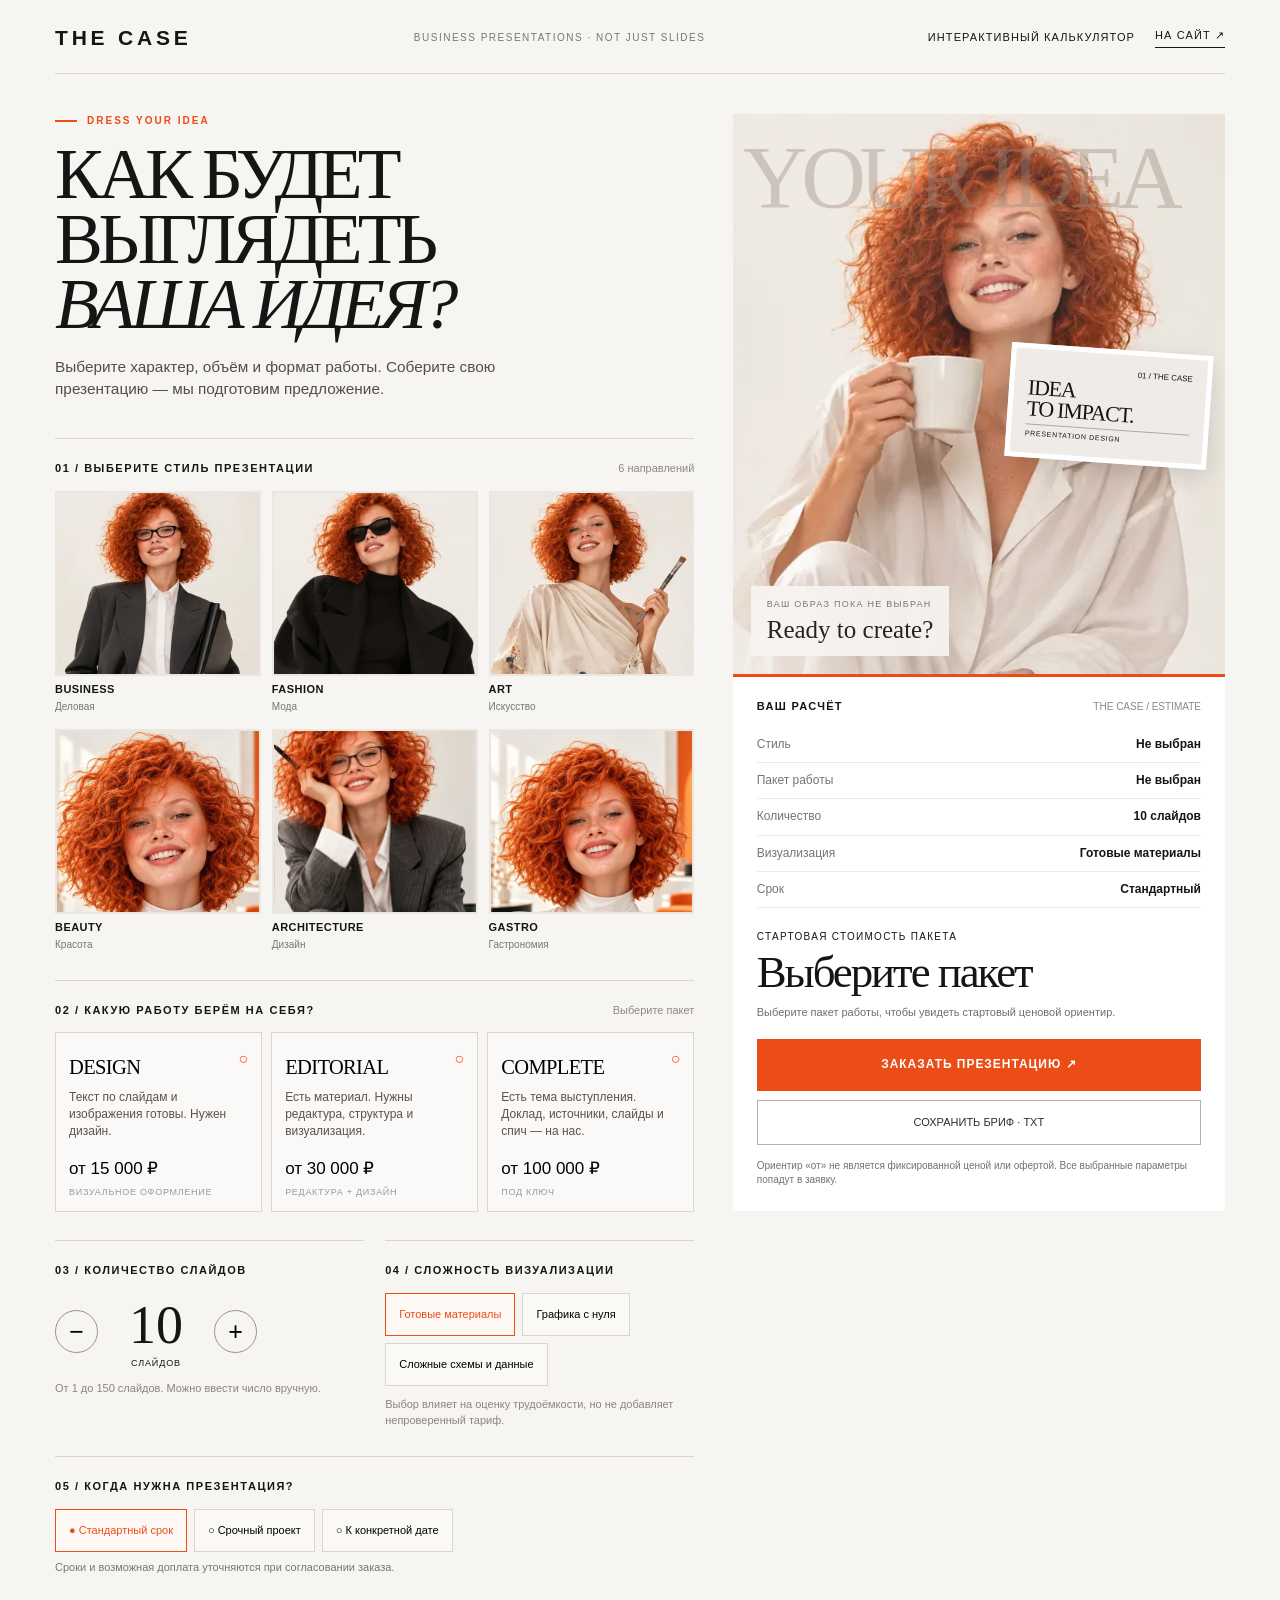
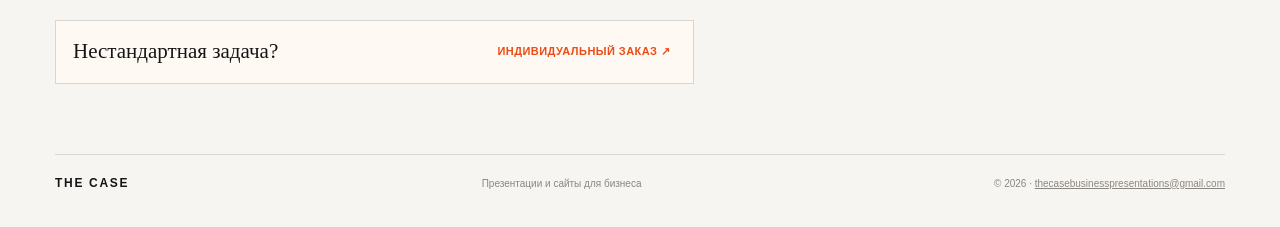
==== calculator/index.html @ 1cee8909 "Add standalone THE CASE presentation calculator" ====
<!doctype html>
<html lang="ru">
<head>
<meta charset="utf-8">
<meta name="viewport" content="width=device-width,initial-scale=1">
<meta name="theme-color" content="#f7f5f1">
<meta name="description" content="THE CASE — интерактивный калькулятор презентаций. Выберите стиль, пакет работы и получите предварительный ориентир стоимости.">
<title>THE CASE — Dress Your Idea · Калькулятор презентации</title>
<style>
:root{--ink:#151515;--soft:#69645f;--paper:#f7f5f1;--line:#d9d6d1;--accent:#ec4c16;--white:#fff;--serif:Georgia,'Times New Roman',serif;--sans:Arial,'Helvetica Neue',sans-serif}
*{box-sizing:border-box}html{scroll-behavior:smooth}body{margin:0;background:var(--paper);color:var(--ink);font:15px/1.42 var(--sans);-webkit-font-smoothing:antialiased}button,input,textarea{font:inherit}button{cursor:pointer}a{color:inherit}button:focus-visible,input:focus-visible,textarea:focus-visible,a:focus-visible{outline:3px solid #ec4c16;outline-offset:3px}.wrap{max-width:1512px;margin:auto;padding:0 clamp(20px,4.3vw,76px)}.sitehead{display:flex;align-items:center;justify-content:space-between;gap:18px;padding:23px 0 20px;border-bottom:1px solid var(--line)}.brand{font-size:21px;letter-spacing:.18em;text-decoration:none;font-weight:800;white-space:nowrap}.headcenter{text-transform:uppercase;letter-spacing:.15em;font-size:10px;color:#777}.headright{display:flex;align-items:center;gap:20px;font-size:11px;letter-spacing:.1em;text-transform:uppercase}.headright a{text-decoration:none;border-bottom:1px solid var(--ink);padding-bottom:4px}.miniOrange{color:var(--accent)}.topline{display:flex;align-items:center;gap:10px;color:var(--accent);font-size:10px;letter-spacing:.2em;font-weight:700;text-transform:uppercase;margin:0 0 14px}.topline:before{content:'';width:22px;height:2px;background:var(--accent)}
.main{display:grid;grid-template-columns:minmax(0,1.13fr) minmax(340px,.87fr);column-gap:clamp(24px,3vw,58px);padding-top:40px;align-items:start}.left{min-width:0;padding-bottom:70px}.heroIntro h1{font-family:var(--serif);font-size:clamp(48px,5.6vw,94px);font-weight:400;line-height:.91;letter-spacing:-.065em;margin:0 0 18px;max-width:800px}.heroIntro h1 em{font-weight:400}.sublead{font-size:clamp(15px,1.2vw,18px);color:#514e4b;max-width:460px;margin:0 0 39px}.section{border-top:1px solid var(--line);padding:22px 0 28px}.sectionTitle{display:flex;justify-content:space-between;gap:12px;align-items:baseline;margin-bottom:14px}.sectionTitle h2{font-size:11px;letter-spacing:.14em;text-transform:uppercase;font-weight:700;margin:0}.sectionTitle span{font-size:11px;color:#8c8985}.styleGrid{display:grid;grid-template-columns:repeat(3,minmax(0,1fr));gap:15px 11px}.styleCard{appearance:none;border:0;padding:0;text-align:left;background:transparent;color:inherit;min-width:0}.stylePhoto{position:relative;display:block;width:100%;aspect-ratio:1/.9;overflow:hidden;background:#eae6e1;border:2px solid transparent;transition:border-color .2s,transform .2s}.stylePhoto img{width:100%;height:100%;display:block;object-fit:cover;object-position:center 24%;transition:transform .35s}.styleCard[aria-pressed="true"] .stylePhoto{border:2px solid var(--accent)}.styleCard[aria-pressed="true"] .stylePhoto:after{content:'✓';position:absolute;top:5px;right:5px;color:white;background:var(--accent);display:grid;place-items:center;width:21px;height:21px;font-size:12px;border-radius:50%}.styleCard strong{display:block;margin-top:6px;font-size:11px;letter-spacing:.04em}.styleCard small{display:block;font-size:10px;color:#777;margin-top:2px}.styleCard:hover .stylePhoto img{transform:scale(1.025)}.packageGrid{display:grid;grid-template-columns:repeat(3,minmax(0,1fr));gap:9px}.package{min-width:0;border:1px solid var(--line);padding:15px 13px 13px;background:rgba(255,255,255,.4);display:flex;flex-direction:column;align-items:flex-start;text-align:left;min-height:180px;transition:border .2s,background .2s}.package[aria-pressed="true"]{border-color:var(--accent);background:#fff9f5;box-shadow:inset 0 0 0 1px var(--accent)}.package h3{font:400 clamp(19px,1.6vw,27px)/1 var(--serif);margin:1px 0 11px;letter-spacing:-.03em}.package p{font-size:12px;line-height:1.42;color:#58534f;margin:0 0 14px}.package strong{font-size:17px;margin-top:auto;font-weight:500}.package small{display:block;font-size:9px;text-transform:uppercase;letter-spacing:.08em;color:#999;margin-top:5px}.pkgTick{align-self:flex-end;color:var(--accent);font-size:16px;height:8px}.splitFields{display:grid;grid-template-columns:1fr 1fr;gap:21px}.slideBox{display:flex;align-items:center;gap:13px}.round{border:1px solid #97928d;border-radius:50%;width:43px;height:43px;background:transparent;font-size:25px;font-weight:300;flex:none}.round:hover{border-color:var(--accent);color:var(--accent)}.quantity{width:90px;display:flex;flex-direction:column;align-items:center}.quantity input{text-align:center;font:400 54px/1 var(--serif);width:90px;border:0;background:transparent;color:var(--ink);-moz-appearance:textfield}.quantity input::-webkit-outer-spin-button,.quantity input::-webkit-inner-spin-button{-webkit-appearance:none;margin:0}.quantity label{font-size:9px;letter-spacing:.1em;text-transform:uppercase}.tiny{font-size:11px;line-height:1.42;color:#8a8580;margin:11px 0 0}.pills{display:flex;flex-wrap:wrap;gap:7px}.pill{appearance:none;padding:10px 13px;border:1px solid var(--line);background:rgba(255,255,255,.35);font-size:11px;line-height:1.2;min-height:43px}.pill[aria-pressed="true"]{color:var(--accent);border-color:var(--accent);background:#fff9f5}.rushNote{font-size:11px;line-height:1.4;color:#777;margin-top:8px}.dateholder{display:none;margin-top:12px}.dateholder.is-visible{display:block}.dateholder label{display:block;font-size:11px;margin-bottom:5px}.dateholder input{border:1px solid var(--line);border-radius:0;background:#fff;padding:10px 11px;width:min(250px,100%);font-size:16px}.individualTeaser{margin-top:6px;padding:16px 17px;border:1px solid var(--line);display:flex;justify-content:space-between;align-items:center;gap:10px;background:#fff9f4}.individualTeaser span{font-family:var(--serif);font-size:21px}.plainlink{border:0;background:transparent;color:var(--accent);font-size:11px;font-weight:bold;text-transform:uppercase;letter-spacing:.04em;text-align:right}.plainlink:hover{text-decoration:underline}
.right{position:sticky;top:14px;min-width:0}.visual{position:relative;background:#eae5e0;overflow:hidden;min-height:560px;display:flex;align-items:stretch}.visual:before{content:'';position:absolute;z-index:1;inset:0;background:linear-gradient(180deg,rgba(240,236,232,.15) 30%,rgba(241,237,231,0) 66%,rgba(240,236,231,.38))}.wordback{position:absolute;z-index:2;left:10px;right:0;top:25px;font:normal clamp(53px,7vw,110px)/.85 var(--serif);letter-spacing:-.07em;opacity:.39;color:#9d8a7f;white-space:nowrap;overflow:hidden;pointer-events:none}.portrait{position:absolute;inset:0;height:100%;width:100%;object-fit:cover;object-position:center 28%;transition:opacity .22s}.personTitle{z-index:3;position:absolute;left:18px;bottom:18px;color:#282321;background:rgba(247,245,241,.92);padding:12px 16px;backdrop-filter:blur(5px);max-width:84%}.personTitle small{display:block;font-size:9px;letter-spacing:.14em;text-transform:uppercase;margin-bottom:5px;color:#777}.personTitle b{font:normal 25px var(--serif)}.miniSlide{position:absolute;z-index:3;right:15px;top:42%;width:41%;box-shadow:0 8px 25px #0002;transform:rotate(4deg);background:#f9f8f6;aspect-ratio:16/9;border:5px solid white;padding:14px;display:flex;flex-direction:column;justify-content:space-between}.miniSlide .slideNum{font-size:8px;text-align:right}.miniSlide .slideHeadline{font:400 clamp(13px,1.7vw,25px)/.98 var(--serif);letter-spacing:-.05em}.miniSlide .slideFooter{font-size:7px;letter-spacing:.1em;border-top:1px solid #aaa;padding-top:4px}.miniSlide[data-tone="fashion"]{background:#151515;color:white}.miniSlide[data-tone="art"]{background:#e9e1d3}.miniSlide[data-tone="beauty"]{background:#e3cdc6}.miniSlide[data-tone="gastro"]{background:#f1ddd0}.miniSlide[data-tone="architecture"]{background:#d2cfca}.miniSlide[data-tone="business"]{background:#efece7}.sideSummary{background:#fff;margin-top:0;border-top:3px solid var(--accent);padding:22px 24px 23px}.summaryHead{display:flex;align-items:center;justify-content:space-between;gap:6px;margin-bottom:13px}.summaryHead h3{font-size:11px;letter-spacing:.12em;margin:0;text-transform:uppercase}.summaryHead span{font-size:10px;color:#8e8984}.sumrow{border-bottom:1px solid #eee9e4;padding:9px 0;display:flex;justify-content:space-between;gap:10px;font-size:12px}.sumrow span{color:#79736e}.sumrow strong{font-weight:600;text-align:right}.priceLabel{font-size:10px;letter-spacing:.13em;text-transform:uppercase;margin:22px 0 4px}.estimate{font:400 clamp(33px,3.5vw,56px)/1.1 var(--serif);letter-spacing:-.045em;margin:0 0 8px;overflow-wrap:anywhere}.priceDetail{font-size:11px;color:#736d68;line-height:1.45;margin:0 0 18px}.cta{border:none;background:var(--accent);color:white;width:100%;font-size:12px;font-weight:700;letter-spacing:.08em;text-transform:uppercase;min-height:52px;padding:13px 15px}.cta:hover{background:#cc3709}.cta:disabled{opacity:.5;cursor:not-allowed}.secondary{min-height:45px;border:1px solid #b7aea8;color:#322d29;background:transparent;width:100%;font-size:11px;text-transform:uppercase;margin-top:9px}.secondary:hover{border-color:var(--accent);color:var(--accent)}.smallprint{font-size:10px;line-height:1.45;color:#77716d;margin-top:14px}.footer{border-top:1px solid var(--line);padding:20px 0 35px;display:flex;gap:20px;align-items:center;justify-content:space-between;font-size:10px;color:#8b8680}.footer b{font-size:12px;color:var(--ink);letter-spacing:.14em}
.dialog{border:0;padding:0;background:transparent;max-width:min(650px,calc(100% - 24px));width:100%;max-height:calc(100% - 30px);box-shadow:0 20px 80px #0004}.dialog::backdrop{background:rgba(13,12,11,.63);backdrop-filter:blur(3px)}.dialogContent{background:#f8f6f2;padding:clamp(22px,4vw,42px);overflow:auto;max-height:calc(100vh - 40px)}.dialogHead{display:flex;justify-content:space-between;gap:20px}.dialogHead h2{font:400 clamp(33px,5vw,51px)/.95 var(--serif);letter-spacing:-.06em;margin:0 0 16px}.close{border:1px solid #aaa;border-radius:50%;font-size:22px;width:40px;height:40px;flex:none;background:transparent}.dialogContent p{font-size:13px;color:#726c66;margin:0 0 19px}.field{display:block;font-size:11px;letter-spacing:.06em;font-weight:700;margin-bottom:15px}.field input,.field textarea{display:block;width:100%;background:#fff;border:1px solid #d0cbc6;border-radius:0;padding:14px 13px;margin-top:7px;color:#171514;font:16px/1.4 var(--sans);resize:vertical}.field textarea{min-height:128px}.dialogMeta{padding:13px;border:1px solid #d8d0c6;background:white;color:#655f5b;font-size:11px;margin-bottom:18px;white-space:pre-line}.formError{color:#ae2606;font-size:12px;margin-bottom:12px;min-height:16px}.dialogActions{display:flex;gap:8px}.dialogActions button{flex:1}.altlink{font-size:11px;text-align:center;display:block;margin-top:13px;color:#5e5650}.statusNote{font-size:11px;color:#776e68;margin-top:15px}.hidden{display:none!important}
@media(max-width:1100px){.main{grid-template-columns:minmax(0,1fr) minmax(280px,.83fr);gap:25px}.styleGrid{grid-template-columns:repeat(3,minmax(0,1fr))}.packageGrid{grid-template-columns:1fr}.package{min-height:unset;display:block;padding:13px}.package p{margin-bottom:5px}.package h3{margin-top:0;margin-bottom:5px}.package .pkgTick{float:right}.splitFields{grid-template-columns:1fr}.visual{min-height:470px}.miniSlide{display:none}.sideSummary{padding:17px}}
@media(max-width:750px){.headcenter{display:none}.headright span{display:none}.sitehead{padding:18px 0}.main{display:flex;flex-direction:column;gap:0;padding-top:24px}.heroIntro h1{font-size:clamp(48px,11vw,73px);max-width:600px}.sublead{margin-bottom:20px}.right{position:static;order:0;width:100%;display:contents}.left{display:contents}.heroIntro{order:0}.visual{order:1;width:100%;min-height:unset;aspect-ratio:1.45;max-height:430px;margin:0 0 15px}.visual .wordback{font-size:clamp(45px,10vw,80px)}.personTitle{bottom:10px;left:10px;padding:8px 11px}.personTitle b{font-size:22px}.mobileSections{order:2}.sideSummary{order:3;width:100%;margin-bottom:28px}.footer{flex-wrap:wrap}.stylePhoto{aspect-ratio:1/1.1}.section{padding-top:17px;padding-bottom:22px}.packageGrid{grid-template-columns:repeat(3,minmax(0,1fr))}.package{min-height:174px}.package h3{font-size:19px}.package p{font-size:11px}.splitFields{grid-template-columns:1fr 1fr}}
@media(max-width:480px){.wrap{padding:0 17px}.brand{font-size:17px}.headright{font-size:10px}.styleGrid{gap:10px 8px}.styleCard strong{font-size:10px}.styleCard small{font-size:9px}.visual{aspect-ratio:1.13}.packageGrid{grid-template-columns:1fr;gap:7px}.package{min-height:auto;display:flex;flex-wrap:wrap;flex-direction:row;column-gap:8px;align-items:center;padding:11px 13px}.package h3{flex:0 0 28%;margin:0}.package p{flex:1;margin:0;font-size:11px}.package strong{flex:0 0 100%;margin-top:8px}.package small{display:none}.pkgTick{display:none}.splitFields{grid-template-columns:1fr;gap:19px}.estimate{font-size:40px}.dialogActions{flex-direction:column}.dialogContent{max-height:calc(100vh - 26px)}}
@media(prefers-reduced-motion:reduce){*,*::before,*::after{transition:none!important;animation:none!important;scroll-behavior:auto!important}}
</style>
</head>
<body>
<div class="wrap">
<header class="sitehead"><a class="brand" href="https://alinavasileva-cco.github.io/studio/" target="_blank" rel="noopener">THE CASE</a><div class="headcenter">BUSINESS PRESENTATIONS · NOT JUST SLIDES</div><div class="headright"><span>ИНТЕРАКТИВНЫЙ КАЛЬКУЛЯТОР</span><a href="https://alinavasileva-cco.github.io/studio/" target="_blank" rel="noopener">НА САЙТ <span aria-hidden="true">↗</span></a></div></header>
<main class="main" id="calculator">
<div class="left">
 <section class="heroIntro"><p class="topline">DRESS YOUR IDEA</p><h1>КАК БУДЕТ<br>ВЫГЛЯДЕТЬ<br><em>ВАША ИДЕЯ?</em></h1><p class="sublead">Выберите характер, объём и формат работы. Соберите свою презентацию — мы подготовим предложение.</p></section>
 <div class="mobileSections">
  <section class="section" aria-labelledby="style-title"><div class="sectionTitle"><h2 id="style-title">01 / ВЫБЕРИТЕ СТИЛЬ ПРЕЗЕНТАЦИИ</h2><span>6 направлений</span></div><div class="styleGrid" id="styles">
   <button type="button" class="styleCard" data-style="business" aria-pressed="false"><span class="stylePhoto"><img src="[data-uri]" alt="Девушка в графитовом деловом костюме" loading="eager"></span><strong>BUSINESS</strong><small>Деловая</small></button>
   <button type="button" class="styleCard" data-style="fashion" aria-pressed="false"><span class="stylePhoto"><img src="[data-uri]" alt="Девушка в чёрном авангардном пальто и тёмных очках" loading="lazy"></span><strong>FASHION</strong><small>Мода</small></button>
   <button type="button" class="styleCard" data-style="art" aria-pressed="false"><span class="stylePhoto"><img src="[data-uri]" alt="Девушка в одежде художника с кистью" loading="lazy"></span><strong>ART</strong><small>Искусство</small></button>
   <button type="button" class="styleCard" data-style="beauty" aria-pressed="false"><span class="stylePhoto"><img src="[data-uri]" alt="Девушка в белом шёлковом образе" loading="lazy"></span><strong>BEAUTY</strong><small>Красота</small></button>
   <button type="button" class="styleCard" data-style="architecture" aria-pressed="false"><span class="stylePhoto"><img src="[data-uri]" alt="Девушка в структурированном костюме" loading="lazy"></span><strong>ARCHITECTURE</strong><small>Дизайн</small></button>
   <button type="button" class="styleCard" data-style="gastro" aria-pressed="false"><span class="stylePhoto"><img src="[data-uri]" alt="Девушка в светлом минималистичном образе" loading="lazy"></span><strong>GASTRO</strong><small>Гастрономия</small></button>
  </div></section>
  <section class="section" aria-labelledby="package-title"><div class="sectionTitle"><h2 id="package-title">02 / КАКУЮ РАБОТУ БЕРЁМ НА СЕБЯ?</h2><span>Выберите пакет</span></div><div class="packageGrid" id="packages">
  <button type="button" class="package" data-package="design" aria-pressed="false"><span class="pkgTick" aria-hidden="true">○</span><h3>DESIGN</h3><p>Текст по слайдам и изображения готовы. Нужен дизайн.</p><strong>от 15 000 ₽</strong><small>Визуальное оформление</small></button>
  <button type="button" class="package" data-package="editorial" aria-pressed="false"><span class="pkgTick" aria-hidden="true">○</span><h3>EDITORIAL</h3><p>Есть материал. Нужны редактура, структура и визуализация.</p><strong>от 30 000 ₽</strong><small>Редактура + дизайн</small></button>
  <button type="button" class="package" data-package="complete" aria-pressed="false"><span class="pkgTick" aria-hidden="true">○</span><h3>COMPLETE</h3><p>Есть тема выступления. Доклад, источники, слайды и спич — на нас.</p><strong>от 100 000 ₽</strong><small>Под ключ</small></button>
  </div></section>
  <div class="splitFields">
   <section class="section" aria-labelledby="slides-title"><div class="sectionTitle"><h2 id="slides-title">03 / КОЛИЧЕСТВО СЛАЙДОВ</h2></div><div class="slideBox"><button class="round" id="minus" type="button" aria-label="Уменьшить количество слайдов">−</button><div class="quantity"><input id="slides" type="number" min="1" max="150" step="1" value="10" aria-label="Количество слайдов"><label for="slides">СЛАЙДОВ</label></div><button class="round" id="plus" type="button" aria-label="Увеличить количество слайдов">+</button></div><p class="tiny">От 1 до 150 слайдов. Можно ввести число вручную.</p></section>
   <section class="section" aria-labelledby="complexity-title"><div class="sectionTitle"><h2 id="complexity-title">04 / СЛОЖНОСТЬ ВИЗУАЛИЗАЦИИ</h2></div><div class="pills" id="complexities"><button type="button" class="pill" data-complexity="ready" aria-pressed="true">Готовые материалы</button><button type="button" class="pill" data-complexity="custom" aria-pressed="false">Графика с нуля</button><button type="button" class="pill" data-complexity="data" aria-pressed="false">Сложные схемы и данные</button></div><p class="tiny">Выбор влияет на оценку трудоёмкости, но не добавляет непроверенный тариф.</p></section>
  </div>
  <section class="section" aria-labelledby="deadline-title"><div class="sectionTitle"><h2 id="deadline-title">05 / КОГДА НУЖНА ПРЕЗЕНТАЦИЯ?</h2></div><div class="pills" id="deadlines"><button type="button" class="pill" data-deadline="standard" aria-pressed="true">○ Стандартный срок</button><button type="button" class="pill" data-deadline="rush" aria-pressed="false">○ Срочный проект</button><button type="button" class="pill" data-deadline="date" aria-pressed="false">○ К конкретной дате</button></div><div class="dateholder" id="dateholder"><label for="date">Желаемая дата готовности</label><input id="date" type="date"></div><p class="rushNote">Сроки и возможная доплата уточняются при согласовании заказа.</p></section>
  <div class="individualTeaser"><span>Нестандартная задача?</span><button type="button" class="plainlink" id="individual">ИНДИВИДУАЛЬНЫЙ ЗАКАЗ ↗</button></div>
 </div>
</div>
<aside class="right" aria-label="Визуализация и расчёт">
 <div class="visual" id="visual"><div class="wordback" id="wordback">YOUR IDEA</div><img class="portrait" id="portrait" src="[data-uri]" alt="Персонаж THE CASE в домашнем образе — стиль пока не выбран"><div class="miniSlide" id="miniSlide" data-tone="business" aria-hidden="true"><div class="slideNum">01 / THE CASE</div><div class="slideHeadline" id="slideHeadline">IDEA<br>TO IMPACT.</div><div class="slideFooter">PRESENTATION DESIGN</div></div><div class="personTitle"><small id="styleHint">ВАШ ОБРАЗ ПОКА НЕ ВЫБРАН</small><b id="styleVisualName">Ready to create?</b></div></div>
 <section class="sideSummary" aria-live="polite" aria-label="Ваш расчёт"><div class="summaryHead"><h3>ВАШ РАСЧЁТ</h3><span>THE CASE / ESTIMATE</span></div><div class="sumrow"><span>Стиль</span><strong id="sumStyle">Не выбран</strong></div><div class="sumrow"><span>Пакет работы</span><strong id="sumPackage">Не выбран</strong></div><div class="sumrow"><span>Количество</span><strong id="sumSlides">10 слайдов</strong></div><div class="sumrow"><span>Визуализация</span><strong id="sumComplexity">Готовые материалы</strong></div><div class="sumrow"><span>Срок</span><strong id="sumDeadline">Стандартный</strong></div><p class="priceLabel">СТАРТОВАЯ СТОИМОСТЬ ПАКЕТА</p><p class="estimate" id="estimate">Выберите пакет</p><p class="priceDetail" id="priceDetail">Финальная смета зависит от количества слайдов, сложности и сроков. Уточним её после описания задачи.</p><button type="button" class="cta" id="order">ЗАКАЗАТЬ ПРЕЗЕНТАЦИЮ ↗</button><button type="button" class="secondary" id="save">СОХРАНИТЬ БРИФ · TXT</button><div class="smallprint">Ориентир «от» не является фиксированной ценой или офертой. Все выбранные параметры попадут в заявку.</div></section>
</aside>
</main>
<footer class="footer"><b>THE CASE</b><span>Презентации и сайты для бизнеса</span><span>© 2026 · <a href="mailto:thecasebusinesspresentations@gmail.com">thecasebusinesspresentations@gmail.com</a></span></footer>
</div>
<dialog class="dialog" id="briefDialog"><div class="dialogContent"><div class="dialogHead"><div><p class="topline">THE CASE / PROJECT BRIEF</p><h2 id="dialogTitle">РАССКАЖИТЕ<br>О ЗАДАЧЕ</h2></div><button class="close" type="button" id="closeDialog" aria-label="Закрыть">×</button></div><p>Опишите проект своими словами. Подготовим индивидуальное предложение. Заявка откроется в вашем почтовом приложении — перед отправкой её можно проверить.</p><form id="briefForm"><label class="field">КАК К ВАМ ОБРАЩАТЬСЯ?<input name="name" required maxlength="100" placeholder="Имя"></label><label class="field">EMAIL ИЛИ TELEGRAM ДЛЯ СВЯЗИ<input name="contact" required maxlength="160" placeholder="name@example.com или @username"></label><label class="field">ОПИШИТЕ ЗАДАЧУ<textarea name="details" required maxlength="2000" placeholder="Что за презентация? Для кого, к какому событию, что уже готово, какой результат ожидаете?"></textarea></label><div class="dialogMeta" id="dialogMeta"></div><p class="formError" id="formError" aria-live="polite"></p><div class="dialogActions"><button class="cta" type="submit">ОТКРЫТЬ ПИСЬМО С ЗАЯВКОЙ ↗</button><button class="secondary" type="button" id="downloadFromForm">СКАЧАТЬ БРИФ</button></div><p class="statusNote">Файлы и референсы можно приложить к подготовленному письму вручную. Сайт не отправляет заявку автоматически и не хранит персональные данные.</p></form></div></dialog>
<script>
(function(){
'use strict';
const root=document.getElementById('calculator'); if(!root||root.dataset.initialized)return;root.dataset.initialized='true';
const $=id=>document.getElementById(id);
const styles={business:{label:'BUSINESS · Деловая',short:'BUSINESS',title:'Precision is power.',preview:'BUSINESS<br>IMPACT.',img:'[data-uri]',alt:'Девушка в деловом костюме'},fashion:{label:'FASHION · Мода',short:'FASHION',title:'Make it iconic.',preview:'STYLE<br>IS POWER.',img:'[data-uri]',alt:'Девушка в авангардном чёрном пальто'},art:{label:'ART · Искусство',short:'ART',title:'Beyond the frame.',preview:'ART<br>IN MOTION.',img:'[data-uri]',alt:'Девушка с кистью в художественном образе'},beauty:{label:'BEAUTY · Красота',short:'BEAUTY',title:'Beauty in detail.',preview:'THE ART<br>OF BEAUTY.',img:'[data-uri]',alt:'Девушка в белом шёлковом образе'},architecture:{label:'ARCHITECTURE · Дизайн',short:'ARCHITECTURE',title:'Shape the future.',preview:'SPACE<br>& FORM.',img:'[data-uri]',alt:'Девушка в архитектурном деловом образе'},gastro:{label:'GASTRO · Гастрономия',short:'GASTRO',title:'Taste the idea.',preview:'A TASTE<br>OF IDEAS.',img:'[data-uri]',alt:'Девушка в светлом образе'},individual:{label:'INDIVIDUAL · Индивидуальный',short:'INDIVIDUAL',title:'Outside the box.',preview:'YOUR<br>VISION.',img:'[data-uri]',alt:'Девушка в творческом образе'}};
const packages={design:{label:'DESIGN',min:15000},editorial:{label:'EDITORIAL',min:30000},complete:{label:'COMPLETE',min:100000}};
const complexities={ready:'Готовые материалы',custom:'Графика с нуля',data:'Сложные схемы и данные'};
const state={style:null,pkg:null,slides:10,complexity:'ready',deadline:'standard',date:'',individual:false};
const money=n=>new Intl.NumberFormat('ru-RU',{maximumFractionDigits:0}).format(n)+' ₽';
function dateText(v){if(!/^\d{4}-\d{2}-\d{2}$/.test(v))return 'Дата не выбрана';const [y,m,d]=v.split('-');return `${d}.${m}.${y}`;}
function deadlineText(){return state.deadline==='rush'?'Срочный':state.deadline==='date'?('К '+dateText(state.date)):'Стандартный';}
function clamp(v){let n=Number(v);if(!Number.isFinite(n))n=10;return Math.max(1,Math.min(150,Math.round(n)));}
let portraitTimer=null;function setPortrait(name){const p=$('portrait');if(portraitTimer!==null)clearTimeout(portraitTimer);const item=styles[name];p.style.opacity='.1';portraitTimer=window.setTimeout(()=>{p.src=item?item.img:'[data-uri]';p.alt=item?item.alt:'Персонаж THE CASE в домашнем образе';p.style.opacity='1';},140);$('wordback').textContent=item?item.short:'YOUR IDEA';$('styleHint').textContent=item?'ВЫБРАННЫЙ СТИЛЬ':'ОБРАЗ ПОКА НЕ ВЫБРАН';$('styleVisualName').textContent=item?item.title:'Ready to create?';$('miniSlide').dataset.tone=name&&name!=='individual'?name:'business';$('slideHeadline').innerHTML=item?item.preview:'IDEA<br>TO IMPACT.';}
function update(){document.querySelectorAll('[data-style]').forEach(b=>b.setAttribute('aria-pressed',String(b.dataset.style===state.style)));document.querySelectorAll('[data-package]').forEach(b=>{let is=b.dataset.package===state.pkg;b.setAttribute('aria-pressed',String(is));let tick=b.querySelector('.pkgTick');if(tick)tick.textContent=is?'●':'○';});document.querySelectorAll('[data-complexity]').forEach(b=>b.setAttribute('aria-pressed',String(b.dataset.complexity===state.complexity)));document.querySelectorAll('[data-deadline]').forEach(b=>{let on=b.dataset.deadline===state.deadline;b.setAttribute('aria-pressed',String(on));b.textContent=(on?'● ':'○ ')+(b.dataset.deadline==='standard'?'Стандартный срок':b.dataset.deadline==='rush'?'Срочный проект':'К конкретной дате');});$('dateholder').classList.toggle('is-visible',state.deadline==='date');$('slides').value=String(state.slides);$('sumStyle').textContent=state.style?styles[state.style].label:'Не выбран';$('sumPackage').textContent=state.pkg?packages[state.pkg].label:'Не выбран';$('sumSlides').textContent=state.slides+' '+(state.slides%10===1&&state.slides%100!==11?'слайд':([2,3,4].includes(state.slides%10)&&![12,13,14].includes(state.slides%100))?'слайда':'слайдов');$('sumComplexity').textContent=complexities[state.complexity];$('sumDeadline').textContent=deadlineText();$('estimate').textContent=state.pkg?'от '+money(packages[state.pkg].min):'Выберите пакет';$('priceDetail').textContent=state.pkg?'Это подтверждённая стартовая цена пакета, не итоговая стоимость. '+(state.slides!==10||state.complexity!=='ready'||state.deadline!=='standard'?'Ваши параметры потребуют индивидуального расчёта.':'Окончательная смета после обсуждения ТЗ.'):'Выберите пакет работы, чтобы увидеть стартовый ценовой ориентир.';}
function textBrief(extra){const lines=['THE CASE — ЗАЯВКА НА ПРЕЗЕНТАЦИЮ','',`Стиль: ${state.style?styles[state.style].label:'Не выбран'}`,`Пакет: ${state.pkg?packages[state.pkg].label:'Не выбран'}`,`Количество слайдов: ${state.slides}`,`Визуализация: ${complexities[state.complexity]}`,`Срок: ${deadlineText()}`,`Стартовая цена пакета: ${state.pkg?'от '+money(packages[state.pkg].min):'уточняется'}`,'Стоимость не является согласованной сметой.']; if(extra){lines.push('',`Имя: ${extra.name||''}`,`Контакт: ${extra.contact||''}`,`Описание задачи: ${extra.details||''}`);}return lines.join('\n');}
function downloadBrief(extra){let s=textBrief(extra);let blob=new Blob(['\ufeff'+s],{type:'text/plain;charset=utf-8'});let url=URL.createObjectURL(blob);let a=document.createElement('a');a.href=url;a.download='THE_CASE_project_brief.txt';document.body.appendChild(a);a.click();a.remove();setTimeout(()=>URL.revokeObjectURL(url),1000);}
function openBrief(individual){state.individual=individual;if(individual){setPortrait('individual');$('dialogTitle').innerHTML='У ВАС<br>ДРУГАЯ ИДЕЯ?';}else{$('dialogTitle').innerHTML='РАССКАЖИТЕ<br>О ЗАДАЧЕ';}const msg=individual?'ИНДИВИДУАЛЬНЫЙ ЗАКАЗ — содержание и стоимость определяются по запросу.':textBrief();$('dialogMeta').textContent=msg;$('formError').textContent='';$('briefDialog').showModal();}
$('styles').addEventListener('click',e=>{let b=e.target.closest('[data-style]');if(!b)return;state.style=b.dataset.style;setPortrait(state.style);update();});$('packages').addEventListener('click',e=>{let b=e.target.closest('[data-package]');if(!b)return;state.pkg=b.dataset.package;update();});$('complexities').addEventListener('click',e=>{let b=e.target.closest('[data-complexity]');if(!b)return;state.complexity=b.dataset.complexity;update();});$('deadlines').addEventListener('click',e=>{let b=e.target.closest('[data-deadline]');if(!b)return;state.deadline=b.dataset.deadline;update();});$('date').addEventListener('change',e=>{state.date=e.target.value;update();});$('minus').addEventListener('click',()=>{state.slides=clamp(state.slides-1);update();});$('plus').addEventListener('click',()=>{state.slides=clamp(state.slides+1);update();});$('slides').addEventListener('change',e=>{state.slides=clamp(e.target.value);update();});$('slides').addEventListener('blur',e=>{state.slides=clamp(e.target.value);update();});$('order').addEventListener('click',()=>{if(state.deadline==='date'&&!state.date){$('priceDetail').textContent='Сначала выберите желаемую дату готовности.';$('date').focus();$('dateholder').scrollIntoView({behavior:'smooth',block:'center'});return;}openBrief(false)});$('individual').addEventListener('click',()=>openBrief(true));$('save').addEventListener('click',()=>downloadBrief());$('closeDialog').addEventListener('click',()=>$('briefDialog').close());$('briefDialog').addEventListener('click',e=>{if(e.target===$('briefDialog'))$('briefDialog').close();});$('briefDialog').addEventListener('close',()=>{state.individual=false;setPortrait(state.style);});$('downloadFromForm').addEventListener('click',()=>{let fd=new FormData($('briefForm'));downloadBrief({name:String(fd.get('name')||''),contact:String(fd.get('contact')||''),details:String(fd.get('details')||'')});});
$('briefForm').addEventListener('submit',e=>{e.preventDefault();const f=e.currentTarget;if(!f.reportValidity())return;const fd=new FormData(f),data={name:String(fd.get('name')||'').trim(),contact:String(fd.get('contact')||'').trim(),details:String(fd.get('details')||'').trim()};if(!data.name||!data.contact||!data.details){$('formError').textContent='Заполните все три поля.';return;}let body=state.individual?('ИНДИВИДУАЛЬНЫЙ ЗАКАЗ\n\n'+textBrief(data)):textBrief(data);let subject=state.individual?'THE CASE — индивидуальный заказ':`THE CASE — запрос презентации ${state.pkg?packages[state.pkg].label:''}`;let url='mailto:thecasebusinesspresentations@gmail.com?subject='+encodeURIComponent(subject)+'&body='+encodeURIComponent(body);window.location.href=url;$('formError').textContent='Письмо подготовлено в почтовом приложении. Проверь его и нажми «Отправить».';});
try{const z=new Date(),local=new Date(z.getTime()-z.getTimezoneOffset()*60000).toISOString().slice(0,10);$('date').min=local;}catch(e){}update();
})();
</script>
</body>
</html>
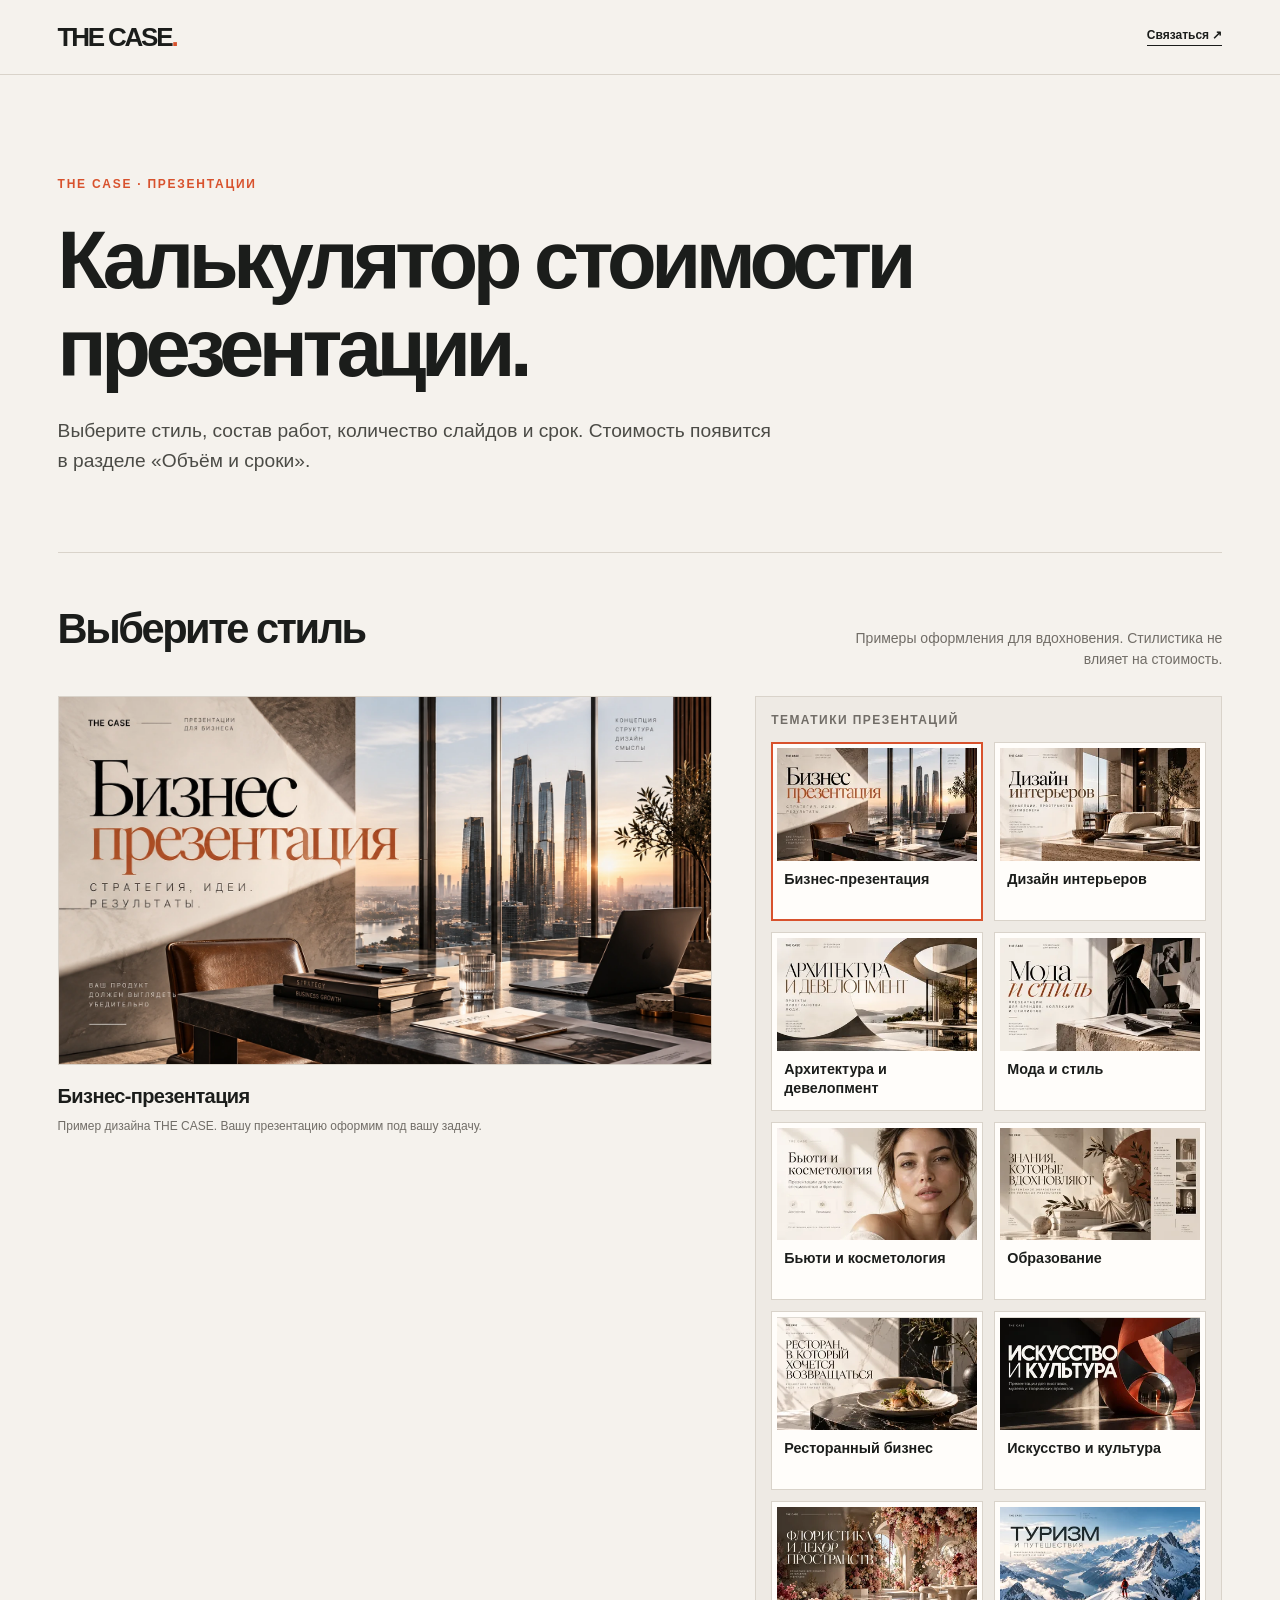
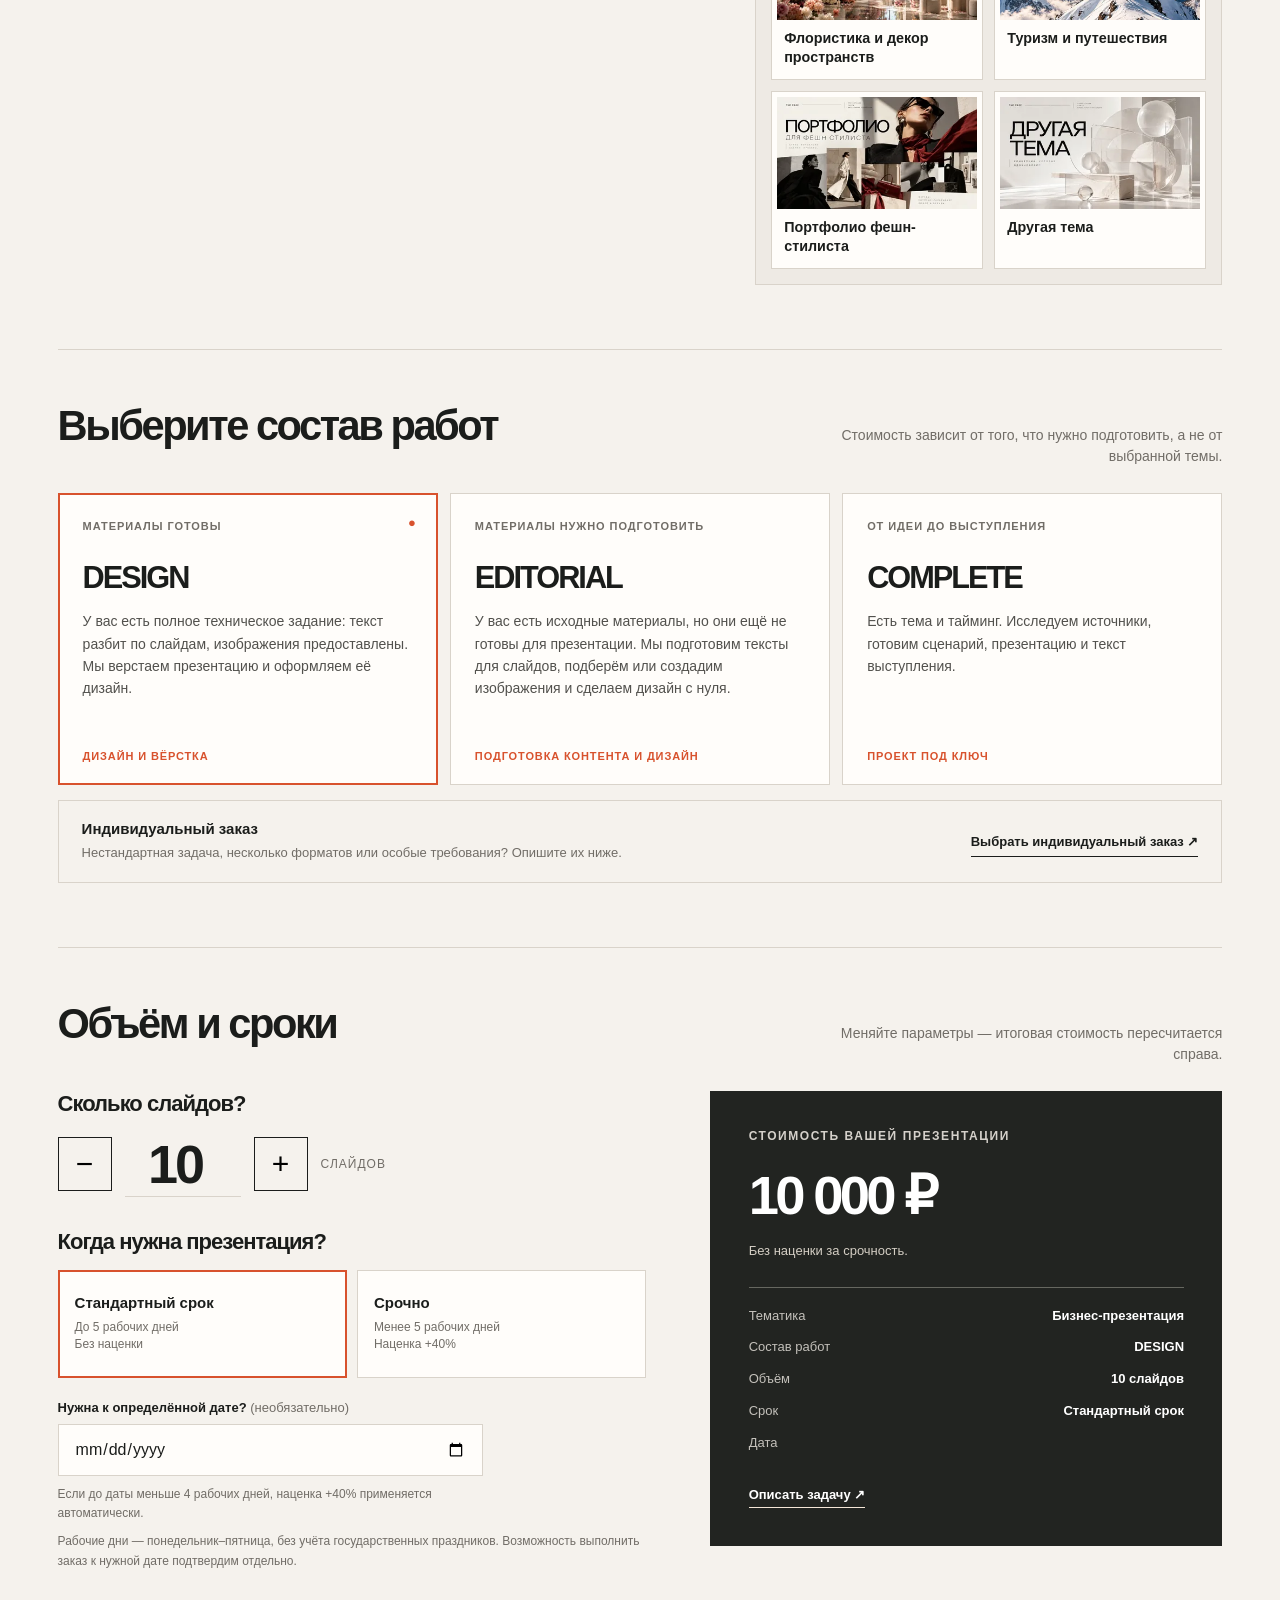
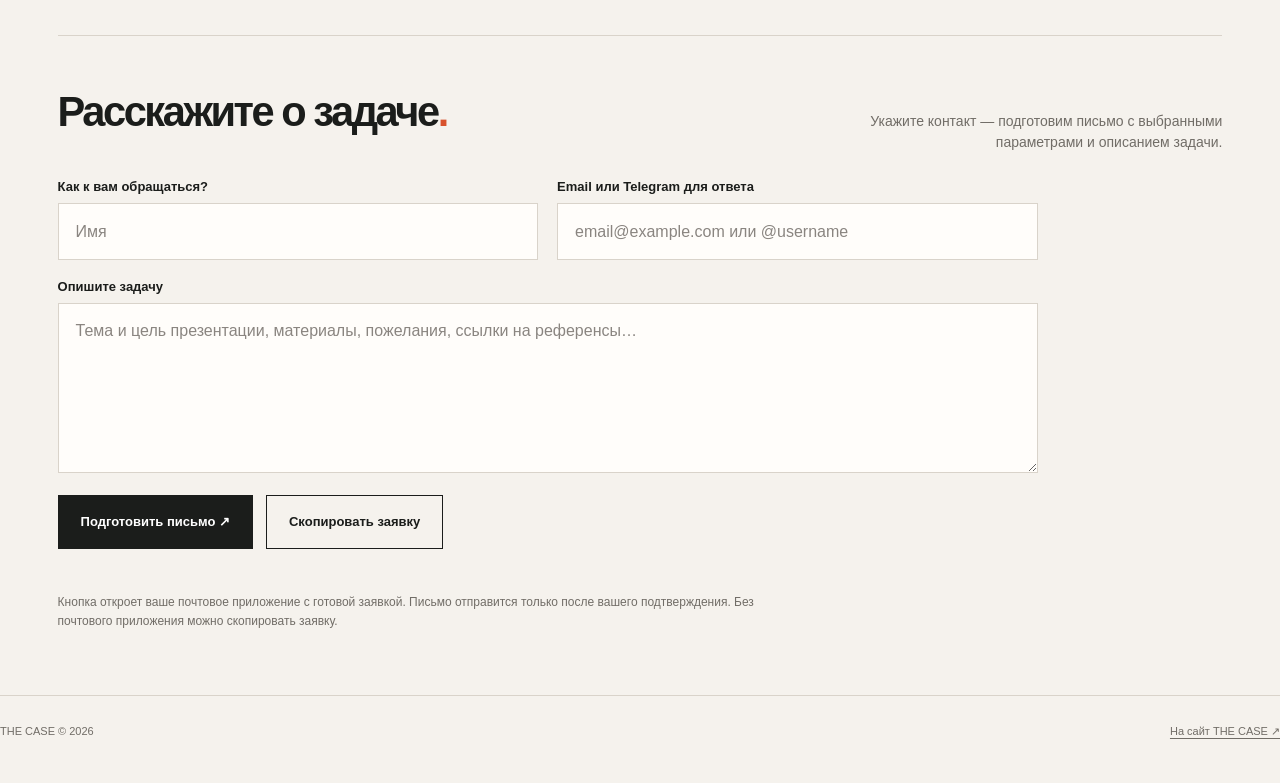
==== commit 638691a4: "Publish updated THE CASE calculator with 12 designs and responsive two-column gallery" ====
--- a/calculator/index.html
+++ b/calculator/index.html
@@ -1,81 +1,218 @@
 <!doctype html>
-<html lang="ru">
-<head>
-<meta charset="utf-8">
-<meta name="viewport" content="width=device-width,initial-scale=1">
-<meta name="theme-color" content="#f7f5f1">
-<meta name="description" content="THE CASE — интерактивный калькулятор презентаций. Выберите стиль, пакет работы и получите предварительный ориентир стоимости.">
-<title>THE CASE — Dress Your Idea · Калькулятор презентации</title>
+<html lang="ru"><head>
+<meta charset="utf-8"><meta name="viewport" content="width=device-width,initial-scale=1">
+<meta name="theme-color" content="#f5f2ed"><meta name="description" content="THE CASE — калькулятор стоимости презентации. Выберите пример оформления, состав работ, количество слайдов и срок.">
+<title>Калькулятор стоимости презентации — THE CASE</title>
 <style>
-:root{--ink:#151515;--soft:#69645f;--paper:#f7f5f1;--line:#d9d6d1;--accent:#ec4c16;--white:#fff;--serif:Georgia,'Times New Roman',serif;--sans:Arial,'Helvetica Neue',sans-serif}
-*{box-sizing:border-box}html{scroll-behavior:smooth}body{margin:0;background:var(--paper);color:var(--ink);font:15px/1.42 var(--sans);-webkit-font-smoothing:antialiased}button,input,textarea{font:inherit}button{cursor:pointer}a{color:inherit}button:focus-visible,input:focus-visible,textarea:focus-visible,a:focus-visible{outline:3px solid #ec4c16;outline-offset:3px}.wrap{max-width:1512px;margin:auto;padding:0 clamp(20px,4.3vw,76px)}.sitehead{display:flex;align-items:center;justify-content:space-between;gap:18px;padding:23px 0 20px;border-bottom:1px solid var(--line)}.brand{font-size:21px;letter-spacing:.18em;text-decoration:none;font-weight:800;white-space:nowrap}.headcenter{text-transform:uppercase;letter-spacing:.15em;font-size:10px;color:#777}.headright{display:flex;align-items:center;gap:20px;font-size:11px;letter-spacing:.1em;text-transform:uppercase}.headright a{text-decoration:none;border-bottom:1px solid var(--ink);padding-bottom:4px}.miniOrange{color:var(--accent)}.topline{display:flex;align-items:center;gap:10px;color:var(--accent);font-size:10px;letter-spacing:.2em;font-weight:700;text-transform:uppercase;margin:0 0 14px}.topline:before{content:'';width:22px;height:2px;background:var(--accent)}
-.main{display:grid;grid-template-columns:minmax(0,1.13fr) minmax(340px,.87fr);column-gap:clamp(24px,3vw,58px);padding-top:40px;align-items:start}.left{min-width:0;padding-bottom:70px}.heroIntro h1{font-family:var(--serif);font-size:clamp(48px,5.6vw,94px);font-weight:400;line-height:.91;letter-spacing:-.065em;margin:0 0 18px;max-width:800px}.heroIntro h1 em{font-weight:400}.sublead{font-size:clamp(15px,1.2vw,18px);color:#514e4b;max-width:460px;margin:0 0 39px}.section{border-top:1px solid var(--line);padding:22px 0 28px}.sectionTitle{display:flex;justify-content:space-between;gap:12px;align-items:baseline;margin-bottom:14px}.sectionTitle h2{font-size:11px;letter-spacing:.14em;text-transform:uppercase;font-weight:700;margin:0}.sectionTitle span{font-size:11px;color:#8c8985}.styleGrid{display:grid;grid-template-columns:repeat(3,minmax(0,1fr));gap:15px 11px}.styleCard{appearance:none;border:0;padding:0;text-align:left;background:transparent;color:inherit;min-width:0}.stylePhoto{position:relative;display:block;width:100%;aspect-ratio:1/.9;overflow:hidden;background:#eae6e1;border:2px solid transparent;transition:border-color .2s,transform .2s}.stylePhoto img{width:100%;height:100%;display:block;object-fit:cover;object-position:center 24%;transition:transform .35s}.styleCard[aria-pressed="true"] .stylePhoto{border:2px solid var(--accent)}.styleCard[aria-pressed="true"] .stylePhoto:after{content:'✓';position:absolute;top:5px;right:5px;color:white;background:var(--accent);display:grid;place-items:center;width:21px;height:21px;font-size:12px;border-radius:50%}.styleCard strong{display:block;margin-top:6px;font-size:11px;letter-spacing:.04em}.styleCard small{display:block;font-size:10px;color:#777;margin-top:2px}.styleCard:hover .stylePhoto img{transform:scale(1.025)}.packageGrid{display:grid;grid-template-columns:repeat(3,minmax(0,1fr));gap:9px}.package{min-width:0;border:1px solid var(--line);padding:15px 13px 13px;background:rgba(255,255,255,.4);display:flex;flex-direction:column;align-items:flex-start;text-align:left;min-height:180px;transition:border .2s,background .2s}.package[aria-pressed="true"]{border-color:var(--accent);background:#fff9f5;box-shadow:inset 0 0 0 1px var(--accent)}.package h3{font:400 clamp(19px,1.6vw,27px)/1 var(--serif);margin:1px 0 11px;letter-spacing:-.03em}.package p{font-size:12px;line-height:1.42;color:#58534f;margin:0 0 14px}.package strong{font-size:17px;margin-top:auto;font-weight:500}.package small{display:block;font-size:9px;text-transform:uppercase;letter-spacing:.08em;color:#999;margin-top:5px}.pkgTick{align-self:flex-end;color:var(--accent);font-size:16px;height:8px}.splitFields{display:grid;grid-template-columns:1fr 1fr;gap:21px}.slideBox{display:flex;align-items:center;gap:13px}.round{border:1px solid #97928d;border-radius:50%;width:43px;height:43px;background:transparent;font-size:25px;font-weight:300;flex:none}.round:hover{border-color:var(--accent);color:var(--accent)}.quantity{width:90px;display:flex;flex-direction:column;align-items:center}.quantity input{text-align:center;font:400 54px/1 var(--serif);width:90px;border:0;background:transparent;color:var(--ink);-moz-appearance:textfield}.quantity input::-webkit-outer-spin-button,.quantity input::-webkit-inner-spin-button{-webkit-appearance:none;margin:0}.quantity label{font-size:9px;letter-spacing:.1em;text-transform:uppercase}.tiny{font-size:11px;line-height:1.42;color:#8a8580;margin:11px 0 0}.pills{display:flex;flex-wrap:wrap;gap:7px}.pill{appearance:none;padding:10px 13px;border:1px solid var(--line);background:rgba(255,255,255,.35);font-size:11px;line-height:1.2;min-height:43px}.pill[aria-pressed="true"]{color:var(--accent);border-color:var(--accent);background:#fff9f5}.rushNote{font-size:11px;line-height:1.4;color:#777;margin-top:8px}.dateholder{display:none;margin-top:12px}.dateholder.is-visible{display:block}.dateholder label{display:block;font-size:11px;margin-bottom:5px}.dateholder input{border:1px solid var(--line);border-radius:0;background:#fff;padding:10px 11px;width:min(250px,100%);font-size:16px}.individualTeaser{margin-top:6px;padding:16px 17px;border:1px solid var(--line);display:flex;justify-content:space-between;align-items:center;gap:10px;background:#fff9f4}.individualTeaser span{font-family:var(--serif);font-size:21px}.plainlink{border:0;background:transparent;color:var(--accent);font-size:11px;font-weight:bold;text-transform:uppercase;letter-spacing:.04em;text-align:right}.plainlink:hover{text-decoration:underline}
-.right{position:sticky;top:14px;min-width:0}.visual{position:relative;background:#eae5e0;overflow:hidden;min-height:560px;display:flex;align-items:stretch}.visual:before{content:'';position:absolute;z-index:1;inset:0;background:linear-gradient(180deg,rgba(240,236,232,.15) 30%,rgba(241,237,231,0) 66%,rgba(240,236,231,.38))}.wordback{position:absolute;z-index:2;left:10px;right:0;top:25px;font:normal clamp(53px,7vw,110px)/.85 var(--serif);letter-spacing:-.07em;opacity:.39;color:#9d8a7f;white-space:nowrap;overflow:hidden;pointer-events:none}.portrait{position:absolute;inset:0;height:100%;width:100%;object-fit:cover;object-position:center 28%;transition:opacity .22s}.personTitle{z-index:3;position:absolute;left:18px;bottom:18px;color:#282321;background:rgba(247,245,241,.92);padding:12px 16px;backdrop-filter:blur(5px);max-width:84%}.personTitle small{display:block;font-size:9px;letter-spacing:.14em;text-transform:uppercase;margin-bottom:5px;color:#777}.personTitle b{font:normal 25px var(--serif)}.miniSlide{position:absolute;z-index:3;right:15px;top:42%;width:41%;box-shadow:0 8px 25px #0002;transform:rotate(4deg);background:#f9f8f6;aspect-ratio:16/9;border:5px solid white;padding:14px;display:flex;flex-direction:column;justify-content:space-between}.miniSlide .slideNum{font-size:8px;text-align:right}.miniSlide .slideHeadline{font:400 clamp(13px,1.7vw,25px)/.98 var(--serif);letter-spacing:-.05em}.miniSlide .slideFooter{font-size:7px;letter-spacing:.1em;border-top:1px solid #aaa;padding-top:4px}.miniSlide[data-tone="fashion"]{background:#151515;color:white}.miniSlide[data-tone="art"]{background:#e9e1d3}.miniSlide[data-tone="beauty"]{background:#e3cdc6}.miniSlide[data-tone="gastro"]{background:#f1ddd0}.miniSlide[data-tone="architecture"]{background:#d2cfca}.miniSlide[data-tone="business"]{background:#efece7}.sideSummary{background:#fff;margin-top:0;border-top:3px solid var(--accent);padding:22px 24px 23px}.summaryHead{display:flex;align-items:center;justify-content:space-between;gap:6px;margin-bottom:13px}.summaryHead h3{font-size:11px;letter-spacing:.12em;margin:0;text-transform:uppercase}.summaryHead span{font-size:10px;color:#8e8984}.sumrow{border-bottom:1px solid #eee9e4;padding:9px 0;display:flex;justify-content:space-between;gap:10px;font-size:12px}.sumrow span{color:#79736e}.sumrow strong{font-weight:600;text-align:right}.priceLabel{font-size:10px;letter-spacing:.13em;text-transform:uppercase;margin:22px 0 4px}.estimate{font:400 clamp(33px,3.5vw,56px)/1.1 var(--serif);letter-spacing:-.045em;margin:0 0 8px;overflow-wrap:anywhere}.priceDetail{font-size:11px;color:#736d68;line-height:1.45;margin:0 0 18px}.cta{border:none;background:var(--accent);color:white;width:100%;font-size:12px;font-weight:700;letter-spacing:.08em;text-transform:uppercase;min-height:52px;padding:13px 15px}.cta:hover{background:#cc3709}.cta:disabled{opacity:.5;cursor:not-allowed}.secondary{min-height:45px;border:1px solid #b7aea8;color:#322d29;background:transparent;width:100%;font-size:11px;text-transform:uppercase;margin-top:9px}.secondary:hover{border-color:var(--accent);color:var(--accent)}.smallprint{font-size:10px;line-height:1.45;color:#77716d;margin-top:14px}.footer{border-top:1px solid var(--line);padding:20px 0 35px;display:flex;gap:20px;align-items:center;justify-content:space-between;font-size:10px;color:#8b8680}.footer b{font-size:12px;color:var(--ink);letter-spacing:.14em}
-.dialog{border:0;padding:0;background:transparent;max-width:min(650px,calc(100% - 24px));width:100%;max-height:calc(100% - 30px);box-shadow:0 20px 80px #0004}.dialog::backdrop{background:rgba(13,12,11,.63);backdrop-filter:blur(3px)}.dialogContent{background:#f8f6f2;padding:clamp(22px,4vw,42px);overflow:auto;max-height:calc(100vh - 40px)}.dialogHead{display:flex;justify-content:space-between;gap:20px}.dialogHead h2{font:400 clamp(33px,5vw,51px)/.95 var(--serif);letter-spacing:-.06em;margin:0 0 16px}.close{border:1px solid #aaa;border-radius:50%;font-size:22px;width:40px;height:40px;flex:none;background:transparent}.dialogContent p{font-size:13px;color:#726c66;margin:0 0 19px}.field{display:block;font-size:11px;letter-spacing:.06em;font-weight:700;margin-bottom:15px}.field input,.field textarea{display:block;width:100%;background:#fff;border:1px solid #d0cbc6;border-radius:0;padding:14px 13px;margin-top:7px;color:#171514;font:16px/1.4 var(--sans);resize:vertical}.field textarea{min-height:128px}.dialogMeta{padding:13px;border:1px solid #d8d0c6;background:white;color:#655f5b;font-size:11px;margin-bottom:18px;white-space:pre-line}.formError{color:#ae2606;font-size:12px;margin-bottom:12px;min-height:16px}.dialogActions{display:flex;gap:8px}.dialogActions button{flex:1}.altlink{font-size:11px;text-align:center;display:block;margin-top:13px;color:#5e5650}.statusNote{font-size:11px;color:#776e68;margin-top:15px}.hidden{display:none!important}
-@media(max-width:1100px){.main{grid-template-columns:minmax(0,1fr) minmax(280px,.83fr);gap:25px}.styleGrid{grid-template-columns:repeat(3,minmax(0,1fr))}.packageGrid{grid-template-columns:1fr}.package{min-height:unset;display:block;padding:13px}.package p{margin-bottom:5px}.package h3{margin-top:0;margin-bottom:5px}.package .pkgTick{float:right}.splitFields{grid-template-columns:1fr}.visual{min-height:470px}.miniSlide{display:none}.sideSummary{padding:17px}}
-@media(max-width:750px){.headcenter{display:none}.headright span{display:none}.sitehead{padding:18px 0}.main{display:flex;flex-direction:column;gap:0;padding-top:24px}.heroIntro h1{font-size:clamp(48px,11vw,73px);max-width:600px}.sublead{margin-bottom:20px}.right{position:static;order:0;width:100%;display:contents}.left{display:contents}.heroIntro{order:0}.visual{order:1;width:100%;min-height:unset;aspect-ratio:1.45;max-height:430px;margin:0 0 15px}.visual .wordback{font-size:clamp(45px,10vw,80px)}.personTitle{bottom:10px;left:10px;padding:8px 11px}.personTitle b{font-size:22px}.mobileSections{order:2}.sideSummary{order:3;width:100%;margin-bottom:28px}.footer{flex-wrap:wrap}.stylePhoto{aspect-ratio:1/1.1}.section{padding-top:17px;padding-bottom:22px}.packageGrid{grid-template-columns:repeat(3,minmax(0,1fr))}.package{min-height:174px}.package h3{font-size:19px}.package p{font-size:11px}.splitFields{grid-template-columns:1fr 1fr}}
-@media(max-width:480px){.wrap{padding:0 17px}.brand{font-size:17px}.headright{font-size:10px}.styleGrid{gap:10px 8px}.styleCard strong{font-size:10px}.styleCard small{font-size:9px}.visual{aspect-ratio:1.13}.packageGrid{grid-template-columns:1fr;gap:7px}.package{min-height:auto;display:flex;flex-wrap:wrap;flex-direction:row;column-gap:8px;align-items:center;padding:11px 13px}.package h3{flex:0 0 28%;margin:0}.package p{flex:1;margin:0;font-size:11px}.package strong{flex:0 0 100%;margin-top:8px}.package small{display:none}.pkgTick{display:none}.splitFields{grid-template-columns:1fr;gap:19px}.estimate{font-size:40px}.dialogActions{flex-direction:column}.dialogContent{max-height:calc(100vh - 26px)}}
-@media(prefers-reduced-motion:reduce){*,*::before,*::after{transition:none!important;animation:none!important;scroll-behavior:auto!important}}
-</style>
-</head>
-<body>
-<div class="wrap">
-<header class="sitehead"><a class="brand" href="https://alinavasileva-cco.github.io/studio/" target="_blank" rel="noopener">THE CASE</a><div class="headcenter">BUSINESS PRESENTATIONS · NOT JUST SLIDES</div><div class="headright"><span>ИНТЕРАКТИВНЫЙ КАЛЬКУЛЯТОР</span><a href="https://alinavasileva-cco.github.io/studio/" target="_blank" rel="noopener">НА САЙТ <span aria-hidden="true">↗</span></a></div></header>
-<main class="main" id="calculator">
-<div class="left">
- <section class="heroIntro"><p class="topline">DRESS YOUR IDEA</p><h1>КАК БУДЕТ<br>ВЫГЛЯДЕТЬ<br><em>ВАША ИДЕЯ?</em></h1><p class="sublead">Выберите характер, объём и формат работы. Соберите свою презентацию — мы подготовим предложение.</p></section>
- <div class="mobileSections">
-  <section class="section" aria-labelledby="style-title"><div class="sectionTitle"><h2 id="style-title">01 / ВЫБЕРИТЕ СТИЛЬ ПРЕЗЕНТАЦИИ</h2><span>6 направлений</span></div><div class="styleGrid" id="styles">
-   <button type="button" class="styleCard" data-style="business" aria-pressed="false"><span class="stylePhoto"><img src="[data-uri]" alt="Девушка в графитовом деловом костюме" loading="eager"></span><strong>BUSINESS</strong><small>Деловая</small></button>
-   <button type="button" class="styleCard" data-style="fashion" aria-pressed="false"><span class="stylePhoto"><img src="[data-uri]" alt="Девушка в чёрном авангардном пальто и тёмных очках" loading="lazy"></span><strong>FASHION</strong><small>Мода</small></button>
-   <button type="button" class="styleCard" data-style="art" aria-pressed="false"><span class="stylePhoto"><img src="[data-uri]" alt="Девушка в одежде художника с кистью" loading="lazy"></span><strong>ART</strong><small>Искусство</small></button>
-   <button type="button" class="styleCard" data-style="beauty" aria-pressed="false"><span class="stylePhoto"><img src="[data-uri]" alt="Девушка в белом шёлковом образе" loading="lazy"></span><strong>BEAUTY</strong><small>Красота</small></button>
-   <button type="button" class="styleCard" data-style="architecture" aria-pressed="false"><span class="stylePhoto"><img src="[data-uri]" alt="Девушка в структурированном костюме" loading="lazy"></span><strong>ARCHITECTURE</strong><small>Дизайн</small></button>
-   <button type="button" class="styleCard" data-style="gastro" aria-pressed="false"><span class="stylePhoto"><img src="[data-uri]" alt="Девушка в светлом минималистичном образе" loading="lazy"></span><strong>GASTRO</strong><small>Гастрономия</small></button>
-  </div></section>
-  <section class="section" aria-labelledby="package-title"><div class="sectionTitle"><h2 id="package-title">02 / КАКУЮ РАБОТУ БЕРЁМ НА СЕБЯ?</h2><span>Выберите пакет</span></div><div class="packageGrid" id="packages">
-  <button type="button" class="package" data-package="design" aria-pressed="false"><span class="pkgTick" aria-hidden="true">○</span><h3>DESIGN</h3><p>Текст по слайдам и изображения готовы. Нужен дизайн.</p><strong>от 15 000 ₽</strong><small>Визуальное оформление</small></button>
-  <button type="button" class="package" data-package="editorial" aria-pressed="false"><span class="pkgTick" aria-hidden="true">○</span><h3>EDITORIAL</h3><p>Есть материал. Нужны редактура, структура и визуализация.</p><strong>от 30 000 ₽</strong><small>Редактура + дизайн</small></button>
-  <button type="button" class="package" data-package="complete" aria-pressed="false"><span class="pkgTick" aria-hidden="true">○</span><h3>COMPLETE</h3><p>Есть тема выступления. Доклад, источники, слайды и спич — на нас.</p><strong>от 100 000 ₽</strong><small>Под ключ</small></button>
-  </div></section>
-  <div class="splitFields">
-   <section class="section" aria-labelledby="slides-title"><div class="sectionTitle"><h2 id="slides-title">03 / КОЛИЧЕСТВО СЛАЙДОВ</h2></div><div class="slideBox"><button class="round" id="minus" type="button" aria-label="Уменьшить количество слайдов">−</button><div class="quantity"><input id="slides" type="number" min="1" max="150" step="1" value="10" aria-label="Количество слайдов"><label for="slides">СЛАЙДОВ</label></div><button class="round" id="plus" type="button" aria-label="Увеличить количество слайдов">+</button></div><p class="tiny">От 1 до 150 слайдов. Можно ввести число вручную.</p></section>
-   <section class="section" aria-labelledby="complexity-title"><div class="sectionTitle"><h2 id="complexity-title">04 / СЛОЖНОСТЬ ВИЗУАЛИЗАЦИИ</h2></div><div class="pills" id="complexities"><button type="button" class="pill" data-complexity="ready" aria-pressed="true">Готовые материалы</button><button type="button" class="pill" data-complexity="custom" aria-pressed="false">Графика с нуля</button><button type="button" class="pill" data-complexity="data" aria-pressed="false">Сложные схемы и данные</button></div><p class="tiny">Выбор влияет на оценку трудоёмкости, но не добавляет непроверенный тариф.</p></section>
-  </div>
-  <section class="section" aria-labelledby="deadline-title"><div class="sectionTitle"><h2 id="deadline-title">05 / КОГДА НУЖНА ПРЕЗЕНТАЦИЯ?</h2></div><div class="pills" id="deadlines"><button type="button" class="pill" data-deadline="standard" aria-pressed="true">○ Стандартный срок</button><button type="button" class="pill" data-deadline="rush" aria-pressed="false">○ Срочный проект</button><button type="button" class="pill" data-deadline="date" aria-pressed="false">○ К конкретной дате</button></div><div class="dateholder" id="dateholder"><label for="date">Желаемая дата готовности</label><input id="date" type="date"></div><p class="rushNote">Сроки и возможная доплата уточняются при согласовании заказа.</p></section>
-  <div class="individualTeaser"><span>Нестандартная задача?</span><button type="button" class="plainlink" id="individual">ИНДИВИДУАЛЬНЫЙ ЗАКАЗ ↗</button></div>
- </div>
-</div>
-<aside class="right" aria-label="Визуализация и расчёт">
- <div class="visual" id="visual"><div class="wordback" id="wordback">YOUR IDEA</div><img class="portrait" id="portrait" src="[data-uri]" alt="Персонаж THE CASE в домашнем образе — стиль пока не выбран"><div class="miniSlide" id="miniSlide" data-tone="business" aria-hidden="true"><div class="slideNum">01 / THE CASE</div><div class="slideHeadline" id="slideHeadline">IDEA<br>TO IMPACT.</div><div class="slideFooter">PRESENTATION DESIGN</div></div><div class="personTitle"><small id="styleHint">ВАШ ОБРАЗ ПОКА НЕ ВЫБРАН</small><b id="styleVisualName">Ready to create?</b></div></div>
- <section class="sideSummary" aria-live="polite" aria-label="Ваш расчёт"><div class="summaryHead"><h3>ВАШ РАСЧЁТ</h3><span>THE CASE / ESTIMATE</span></div><div class="sumrow"><span>Стиль</span><strong id="sumStyle">Не выбран</strong></div><div class="sumrow"><span>Пакет работы</span><strong id="sumPackage">Не выбран</strong></div><div class="sumrow"><span>Количество</span><strong id="sumSlides">10 слайдов</strong></div><div class="sumrow"><span>Визуализация</span><strong id="sumComplexity">Готовые материалы</strong></div><div class="sumrow"><span>Срок</span><strong id="sumDeadline">Стандартный</strong></div><p class="priceLabel">СТАРТОВАЯ СТОИМОСТЬ ПАКЕТА</p><p class="estimate" id="estimate">Выберите пакет</p><p class="priceDetail" id="priceDetail">Финальная смета зависит от количества слайдов, сложности и сроков. Уточним её после описания задачи.</p><button type="button" class="cta" id="order">ЗАКАЗАТЬ ПРЕЗЕНТАЦИЮ ↗</button><button type="button" class="secondary" id="save">СОХРАНИТЬ БРИФ · TXT</button><div class="smallprint">Ориентир «от» не является фиксированной ценой или офертой. Все выбранные параметры попадут в заявку.</div></section>
-</aside>
-</main>
-<footer class="footer"><b>THE CASE</b><span>Презентации и сайты для бизнеса</span><span>© 2026 · <a href="mailto:thecasebusinesspresentations@gmail.com">thecasebusinesspresentations@gmail.com</a></span></footer>
-</div>
-<dialog class="dialog" id="briefDialog"><div class="dialogContent"><div class="dialogHead"><div><p class="topline">THE CASE / PROJECT BRIEF</p><h2 id="dialogTitle">РАССКАЖИТЕ<br>О ЗАДАЧЕ</h2></div><button class="close" type="button" id="closeDialog" aria-label="Закрыть">×</button></div><p>Опишите проект своими словами. Подготовим индивидуальное предложение. Заявка откроется в вашем почтовом приложении — перед отправкой её можно проверить.</p><form id="briefForm"><label class="field">КАК К ВАМ ОБРАЩАТЬСЯ?<input name="name" required maxlength="100" placeholder="Имя"></label><label class="field">EMAIL ИЛИ TELEGRAM ДЛЯ СВЯЗИ<input name="contact" required maxlength="160" placeholder="name@example.com или @username"></label><label class="field">ОПИШИТЕ ЗАДАЧУ<textarea name="details" required maxlength="2000" placeholder="Что за презентация? Для кого, к какому событию, что уже готово, какой результат ожидаете?"></textarea></label><div class="dialogMeta" id="dialogMeta"></div><p class="formError" id="formError" aria-live="polite"></p><div class="dialogActions"><button class="cta" type="submit">ОТКРЫТЬ ПИСЬМО С ЗАЯВКОЙ ↗</button><button class="secondary" type="button" id="downloadFromForm">СКАЧАТЬ БРИФ</button></div><p class="statusNote">Файлы и референсы можно приложить к подготовленному письму вручную. Сайт не отправляет заявку автоматически и не хранит персональные данные.</p></form></div></dialog>
-<script>
-(function(){
-'use strict';
-const root=document.getElementById('calculator'); if(!root||root.dataset.initialized)return;root.dataset.initialized='true';
-const $=id=>document.getElementById(id);
-const styles={business:{label:'BUSINESS · Деловая',short:'BUSINESS',title:'Precision is power.',preview:'BUSINESS<br>IMPACT.',img:'[data-uri]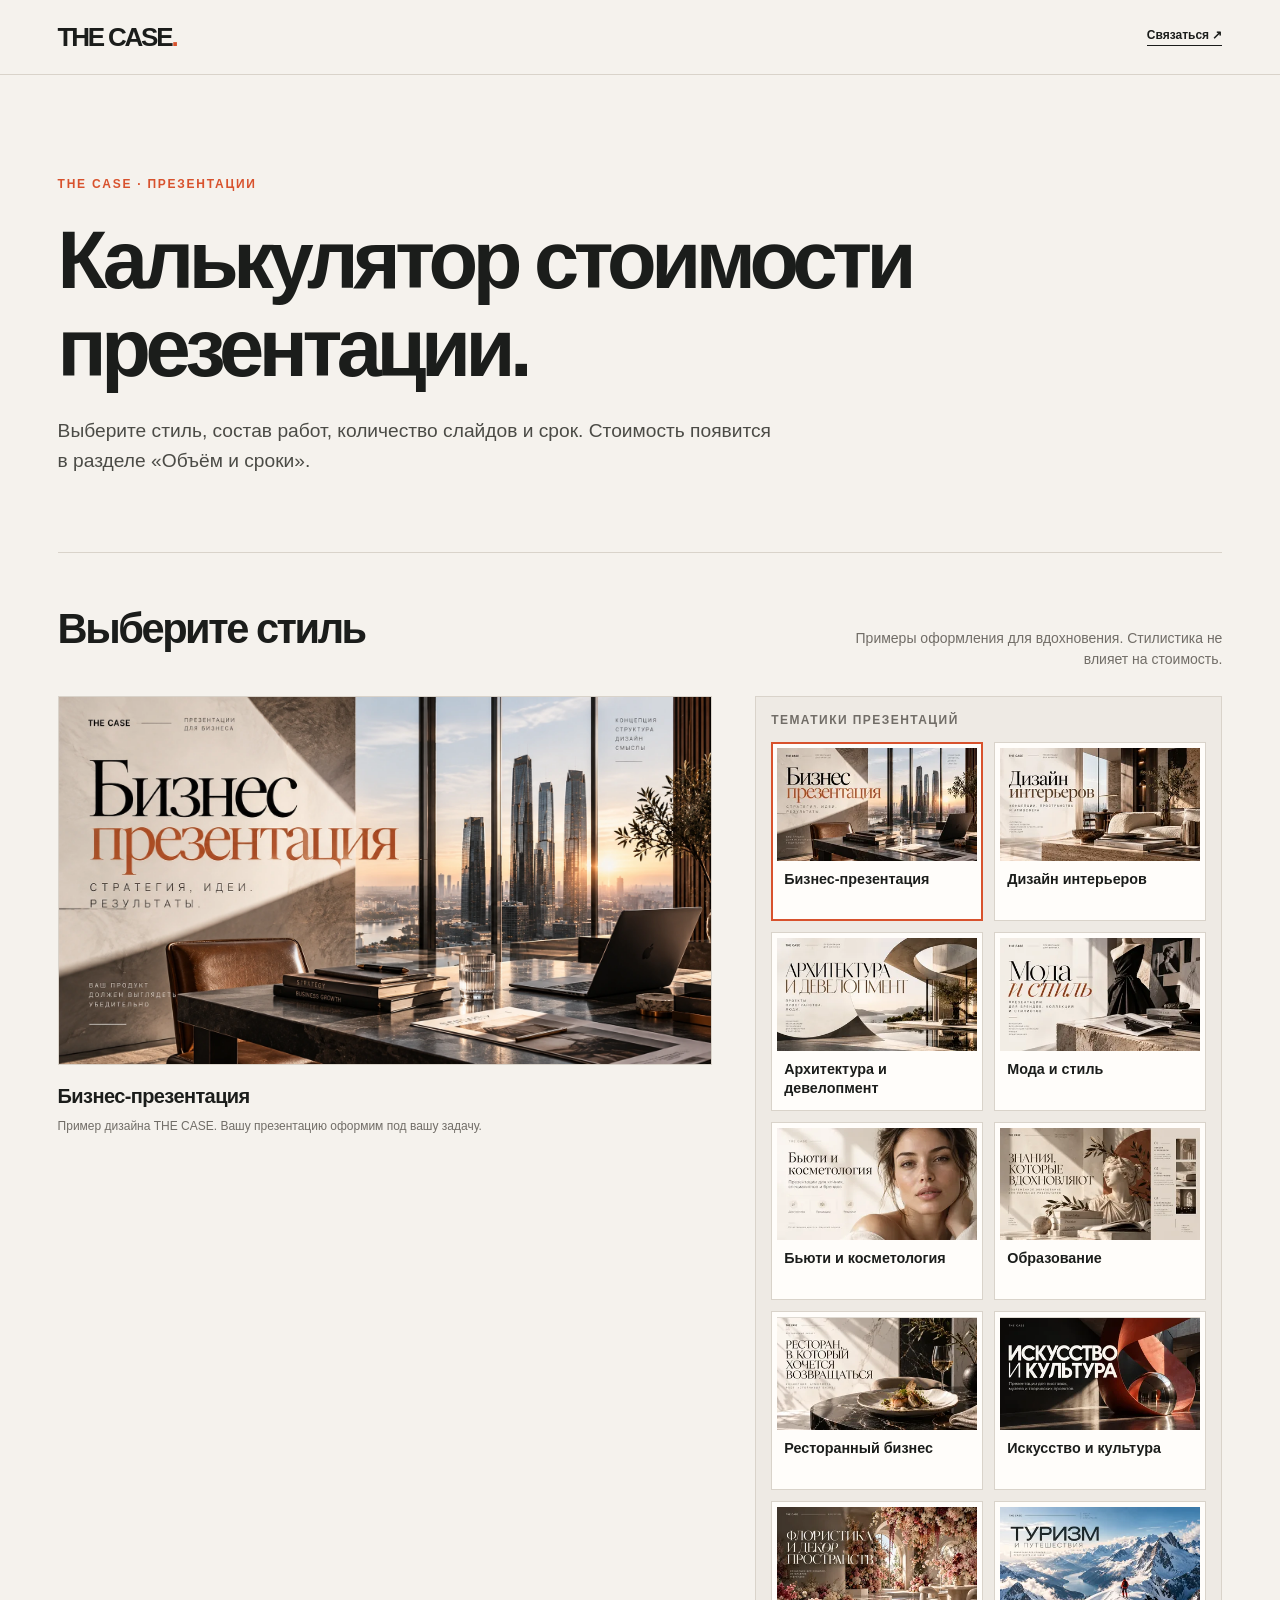
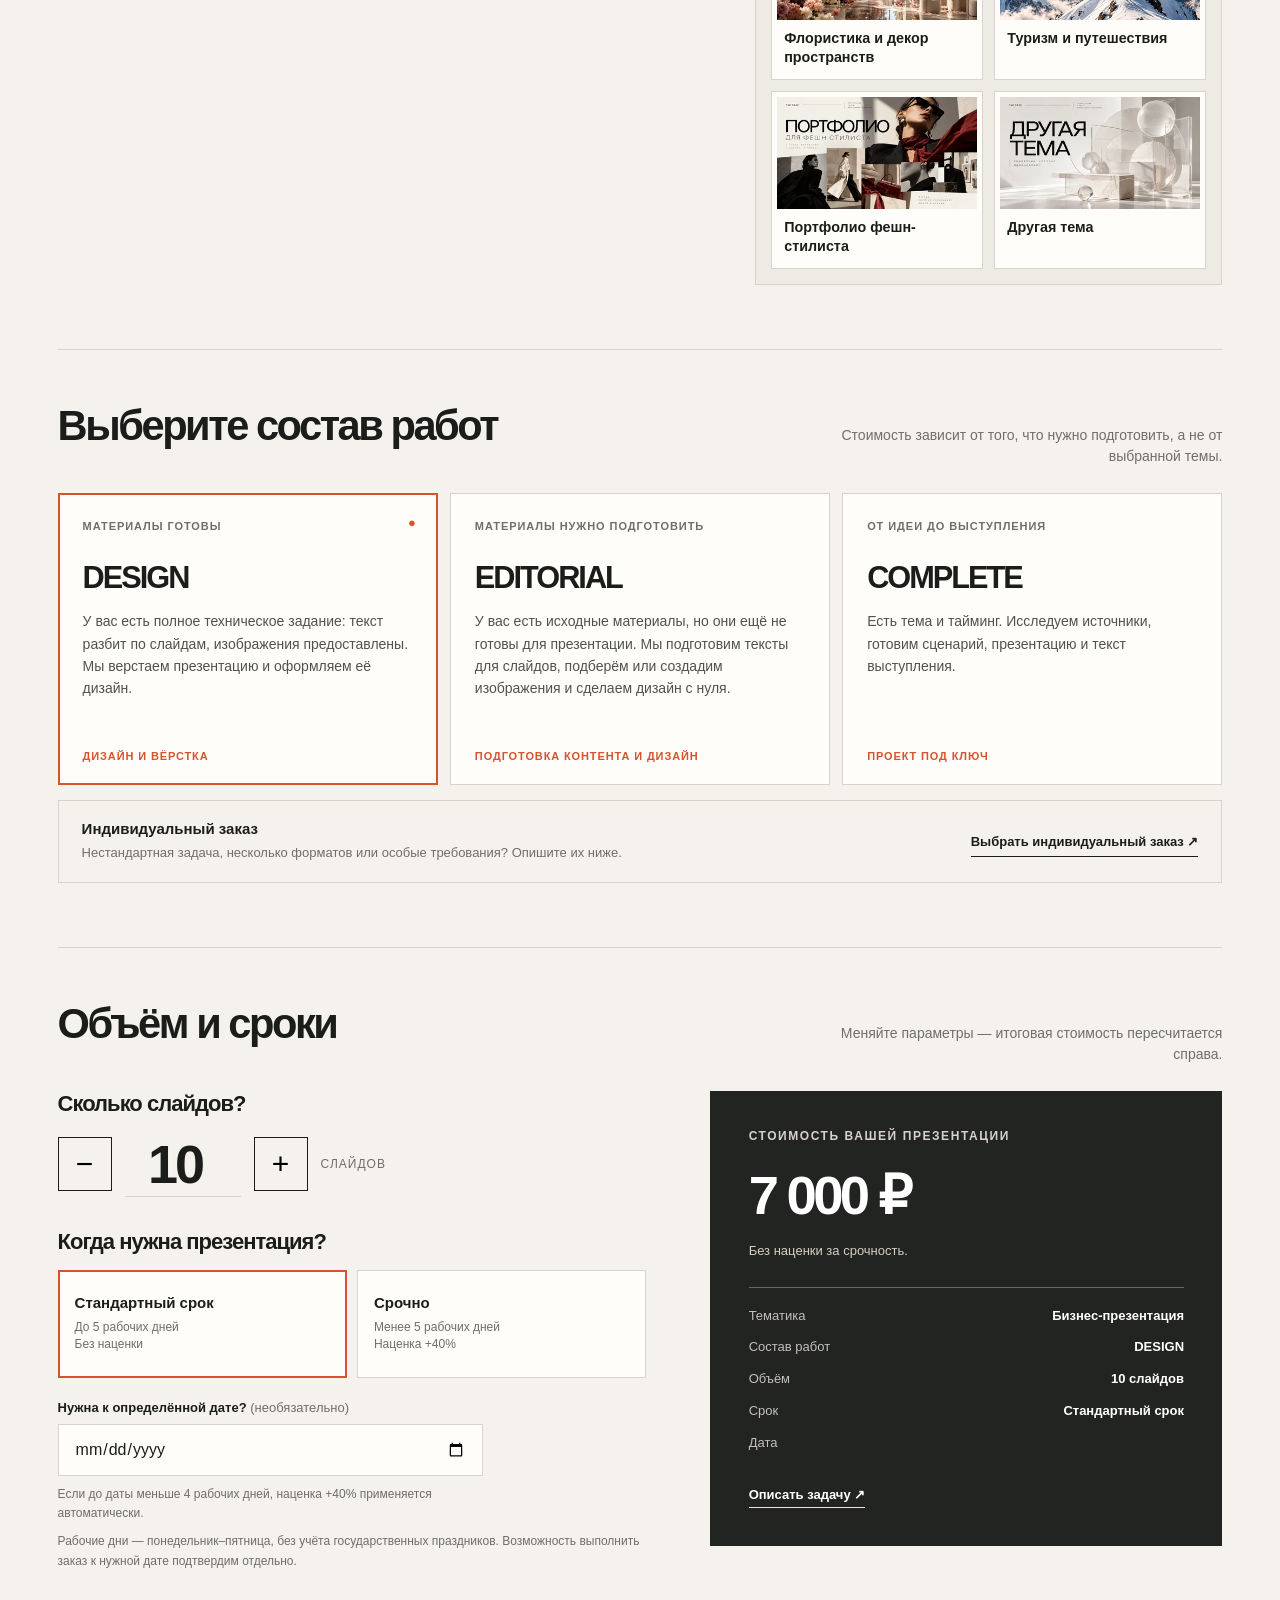
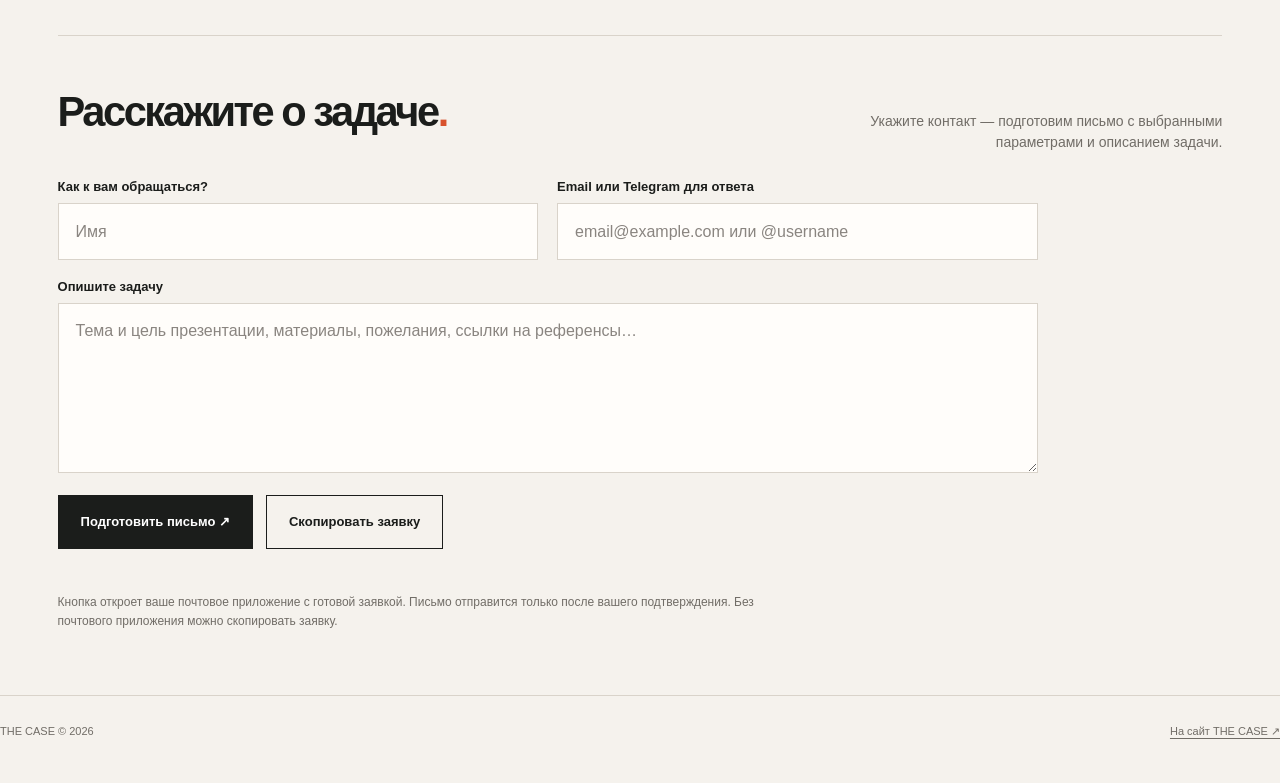
==== commit fe699b41: "Update calculator rates to 700 RUB DESIGN and 1000 RUB EDITORIAL" ====
--- a/calculator/index.html
+++ b/calculator/index.html
@@ -133,6 +133,22 @@
  .theme-btn[aria-pressed=true]{padding:3px}
  .theme-label{font-size:12px;padding:8px 4px 5px;line-height:1.25}
 }
+
+/* THE CASE: approved two-column thematic preview gallery */
+.visual-layout{grid-template-columns:minmax(0,1.4fr) minmax(0,1fr);gap:clamp(24px,3.4vw,54px);align-items:start}
+.visual-main-wrap{min-width:0;position:sticky;top:22px;align-self:start}
+.theme-side{min-width:0;overflow:hidden;background:#eeeae4;border:1px solid var(--line);padding:15px}
+.theme-title{margin:0 0 13px;font-size:12px;line-height:1.45}
+.themes{display:grid;grid-template-columns:repeat(2,minmax(0,1fr));grid-auto-rows:1fr;gap:11px;align-items:stretch;min-width:0;border:0}
+.theme-btn{box-sizing:border-box;min-width:0;width:100%;min-height:0;display:flex;flex-direction:column;justify-content:flex-start;align-items:stretch;gap:0;padding:5px;background:var(--white);border:1px solid var(--line);text-align:left;box-shadow:none}
+.theme-btn[aria-pressed=true]{border:2px solid var(--accent);padding:4px;background:var(--white);box-shadow:none}
+.theme-btn::before,.theme-btn[aria-pressed=true]::before{display:none}
+.theme-thumb{display:block;width:100%;height:auto;flex:0 0 auto;aspect-ratio:16/9;object-fit:contain;background:#ded9d1}
+.theme-label{display:block;flex:1 0 auto;min-width:0;padding:9px 7px 7px;color:var(--ink);font-size:clamp(12px,1.12vw,15px);line-height:1.33;font-weight:750;overflow-wrap:anywhere;hyphens:auto}
+.theme-btn[aria-pressed=true] .theme-label{color:var(--ink)}
+@media(max-width:1120px){.visual-layout{grid-template-columns:minmax(0,1.1fr) minmax(0,1fr);gap:23px}.theme-side{padding:11px}.themes{gap:8px}.theme-label{font-size:12.5px;padding:8px 5px 5px}}
+@media(max-width:860px){.visual-layout{display:flex;flex-direction:column;gap:25px}.visual-main-wrap{position:static;top:auto;width:100%}.theme-side{width:100%;padding:14px}.themes{grid-template-columns:repeat(2,minmax(0,1fr));gap:12px}.theme-label{font-size:14px;padding:10px 8px 8px}}
+@media(max-width:400px){.theme-side{padding:9px}.themes{gap:8px}.theme-btn{padding:4px}.theme-btn[aria-pressed=true]{padding:3px}.theme-label{font-size:12px;padding:8px 4px 5px;line-height:1.25}}
 </style></head><body>
 <header class="site-head"><div class="shell head-inner"><a class="wordmark" href="https://alinavasileva-cco.github.io/studio/" target="_blank" rel="noopener">THE CASE<span>.</span></a><a class="head-contact" href="https://t.me/AlinaVasileva" target="_blank" rel="noopener">Связаться ↗</a></div></header>
 <main class="shell">
@@ -153,7 +169,7 @@
 <div class="group"><h3>Когда нужна презентация?</h3><div class="choice-row" role="group" aria-label="Срок выполнения"><button class="timing" type="button" data-timing="standard" aria-pressed="true"><strong>Стандартный срок</strong><small>До 5 рабочих дней<br>Без наценки</small></button><button class="timing" type="button" data-timing="urgent" aria-pressed="false"><strong>Срочно</strong><small>Менее 5 рабочих дней<br>Наценка +40%</small></button></div>
 <div class="date-wrap"><label for="targetDate" class="field-label">Нужна к определённой дате? <span style="font-weight:400;color:var(--muted)">(необязательно)</span></label><input id="targetDate" type="date"><div class="help" id="dateHelp">Если до даты меньше 4 рабочих дней, наценка +40% применяется автоматически.</div></div>
 <p class="help">Рабочие дни — понедельник–пятница, без учёта государственных праздников. Возможность выполнить заказ к нужной дате подтвердим отдельно.</p></div></div>
-<aside class="cost-panel" aria-label="Стоимость проекта"><div class="cost-kicker">Стоимость вашей презентации</div><div id="finalPrice" class="cost-price" aria-live="polite">10 000 ₽</div><div id="finalCaption" class="cost-caption">Расчёт без наценки за срочность.</div><dl class="cost-breakdown"><div class="cost-line"><dt>Тематика</dt><dd id="sumTheme">Бизнес-презентация</dd></div><div class="cost-line"><dt>Состав работ</dt><dd id="sumPackage">DESIGN</dd></div><div class="cost-line"><dt>Объём</dt><dd id="sumCount">10 слайдов</dd></div><div class="cost-line"><dt>Срок</dt><dd id="sumTiming">Стандартный</dd></div><div class="cost-line" id="sumDateRow" hidden><dt>Дата</dt><dd id="sumDate"></dd></div></dl><a class="go-form" href="#request">Описать задачу ↗</a></aside>
+<aside class="cost-panel" aria-label="Стоимость проекта"><div class="cost-kicker">Стоимость вашей презентации</div><div id="finalPrice" class="cost-price" aria-live="polite">7 000 ₽</div><div id="finalCaption" class="cost-caption">Расчёт без наценки за срочность.</div><dl class="cost-breakdown"><div class="cost-line"><dt>Тематика</dt><dd id="sumTheme">Бизнес-презентация</dd></div><div class="cost-line"><dt>Состав работ</dt><dd id="sumPackage">DESIGN</dd></div><div class="cost-line"><dt>Объём</dt><dd id="sumCount">10 слайдов</dd></div><div class="cost-line"><dt>Срок</dt><dd id="sumTiming">Стандартный</dd></div><div class="cost-line" id="sumDateRow" hidden><dt>Дата</dt><dd id="sumDate"></dd></div></dl><a class="go-form" href="#request">Описать задачу ↗</a></aside>
 </div></section>
 <section class="section" id="request"><div class="section-header"><h2>Расскажите о задаче<span style="color:var(--accent)">.</span></h2><p class="section-hint">Укажите контакт — подготовим письмо с выбранными параметрами и описанием задачи.</p></div>
 <div class="form-wrap"><form id="requestForm" novalidate><div class="form-grid"><label class="field"><span class="field-label">Как к вам обращаться?</span><input id="clientName" name="clientName" required type="text" autocomplete="name" placeholder="Имя" maxlength="100"></label><label class="field"><span class="field-label">Email или Telegram для ответа</span><input id="contact" name="contact" required type="text" placeholder="email@example.com или @username" maxlength="180"></label><label class="field full"><span class="field-label">Опишите задачу</span><textarea id="description" name="description" required placeholder="Тема и цель презентации, материалы, пожелания, ссылки на референсы…" maxlength="3500"></textarea></label></div><div class="buttons"><button class="primary" type="submit">Подготовить письмо ↗</button><button class="outline" type="button" id="copyBrief">Скопировать заявку</button></div><div class="status" id="formStatus" role="status" aria-live="polite"></div><p class="fine">Кнопка откроет ваше почтовое приложение с готовой заявкой. Письмо отправится только после вашего подтверждения. Без почтового приложения можно скопировать заявку.</p></form></div></section>
@@ -171,7 +187,7 @@
 const urgent=()=>state.timing==='urgent'||forced();
 const badDate=()=>state.date&&daysUntil(state.date)===-1;
 const plur=n=>n%10===1&&n%100!==11?'слайд':n%10>=2&&n%10<=4&&(n%100<12||n%100>14)?'слайда':'слайдов';
-function price(){if(state.custom)return {label:'По запросу',desc:'Рассчитаем стоимость после обсуждения задачи.',open:true};if(state.pack==='complete')return {label:'от '+money(urgent()?70000:50000),desc:urgent()?'Стоимость проекта от 50 000 ₽ с наценкой +40%.':'Стоимость проекта — от 50 000 ₽. Точную сумму согласуем по задаче.',open:true};const base=state.qty*(state.pack==='design'?1000:1500);return {label:money(urgent()?Math.round(base*1.4):base),desc:urgent()?'С учётом наценки +40% за срочность.':'Без наценки за срочность.',open:false};}
+function price(){if(state.custom)return {label:'По запросу',desc:'Рассчитаем стоимость после обсуждения задачи.',open:true};if(state.pack==='complete')return {label:'от '+money(urgent()?70000:50000),desc:urgent()?'Стоимость проекта от 50 000 ₽ с наценкой +40%.':'Стоимость проекта — от 50 000 ₽. Точную сумму согласуем по задаче.',open:true};const base=state.qty*(state.pack==='design'?700:1000);return {label:money(urgent()?Math.round(base*1.4):base),desc:urgent()?'С учётом наценки +40% за срочность.':'Без наценки за срочность.',open:false};}
 function showTheme(i){state.theme=i;const im=$('previewImage');im.src=THEMES[i].src;im.alt='Пример слайда: '+THEMES[i].label;$('selectedStyle').textContent=THEMES[i].label;themes.querySelectorAll('button').forEach((b,j)=>b.setAttribute('aria-pressed',String(j===i)));render();}
 THEMES.forEach((theme,i)=>{
  const button=document.createElement('button');
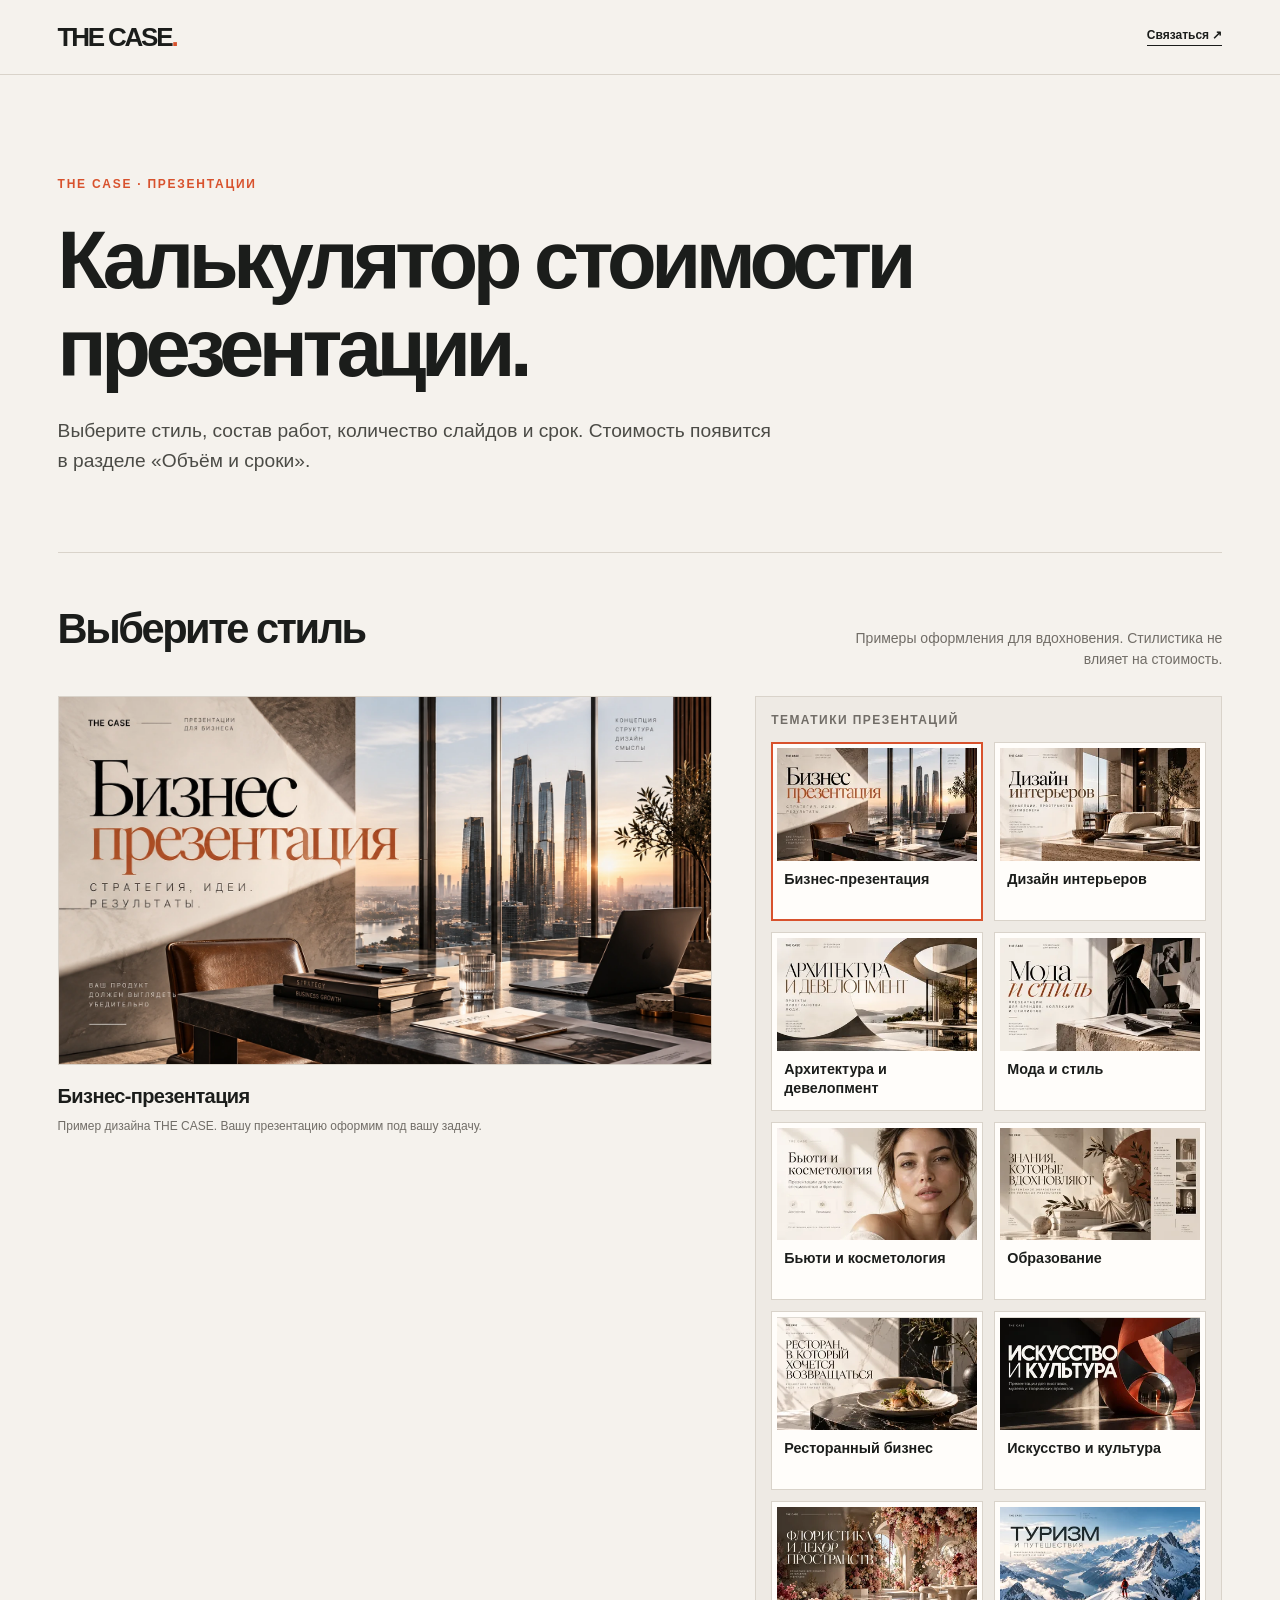
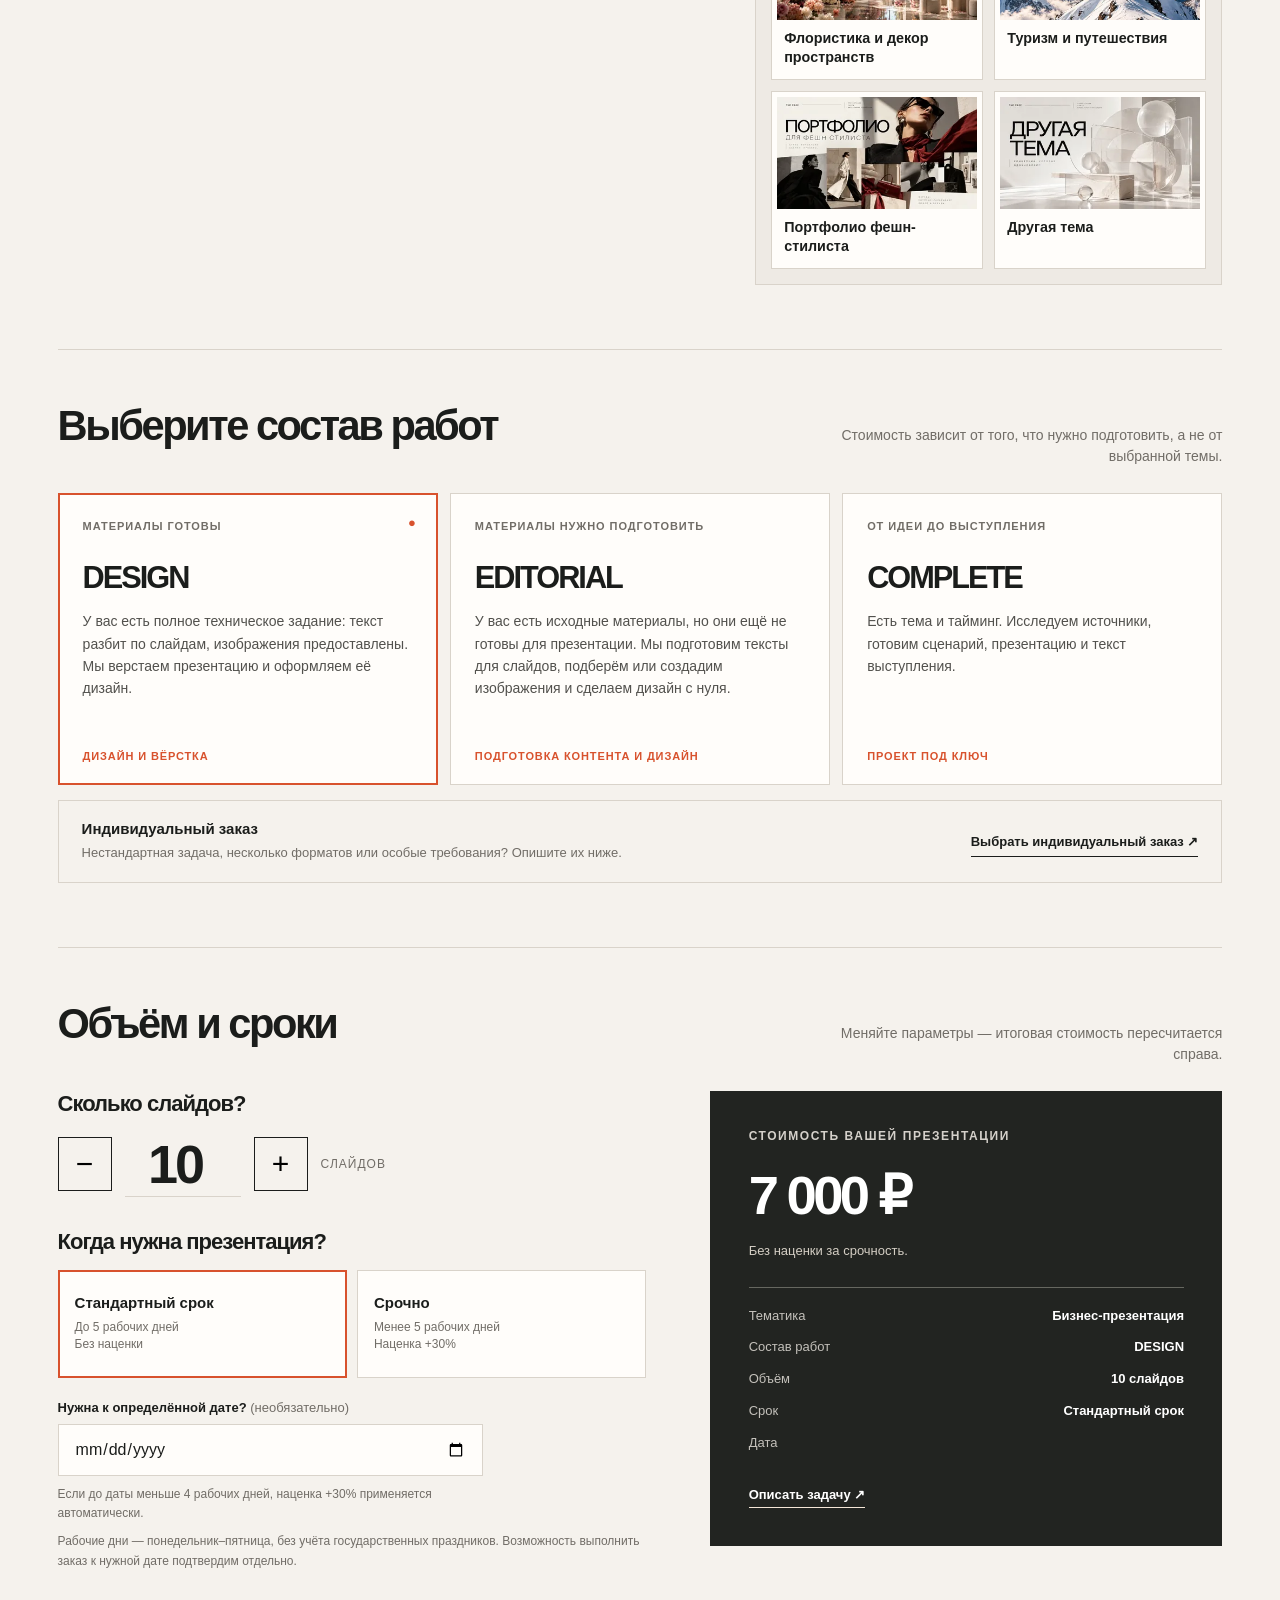
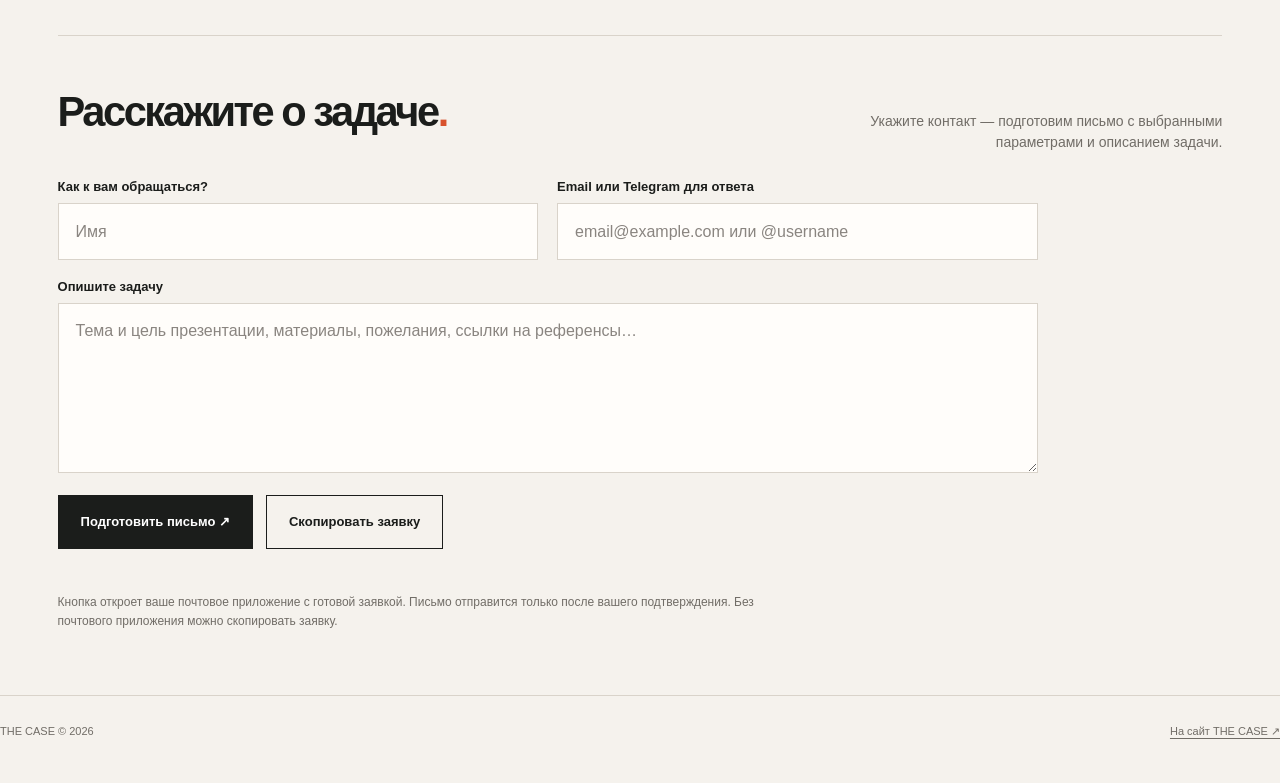
==== commit 4951218b: "Apply +30% rush rate consistently and keep 700/1000 RUB rates" ====
--- a/calculator/index.html
+++ b/calculator/index.html
@@ -166,8 +166,8 @@
 <section class="section" id="calculation"><div class="section-header"><h2>Объём и сроки</h2><p class="section-hint">Меняйте параметры — итоговая стоимость пересчитается справа.</p></div>
 <div class="calculation"><div class="calculate-fields">
 <div class="group" id="qtySection"><h3>Сколько слайдов?</h3><div class="counter"><button id="qtyMinus" type="button" aria-label="Уменьшить количество">−</button><input id="slideCount" type="number" inputmode="numeric" min="1" max="300" step="1" value="10" aria-label="Количество слайдов"><button id="qtyPlus" type="button" aria-label="Увеличить количество">+</button><span class="counter-unit">слайдов</span></div></div>
-<div class="group"><h3>Когда нужна презентация?</h3><div class="choice-row" role="group" aria-label="Срок выполнения"><button class="timing" type="button" data-timing="standard" aria-pressed="true"><strong>Стандартный срок</strong><small>До 5 рабочих дней<br>Без наценки</small></button><button class="timing" type="button" data-timing="urgent" aria-pressed="false"><strong>Срочно</strong><small>Менее 5 рабочих дней<br>Наценка +40%</small></button></div>
-<div class="date-wrap"><label for="targetDate" class="field-label">Нужна к определённой дате? <span style="font-weight:400;color:var(--muted)">(необязательно)</span></label><input id="targetDate" type="date"><div class="help" id="dateHelp">Если до даты меньше 4 рабочих дней, наценка +40% применяется автоматически.</div></div>
+<div class="group"><h3>Когда нужна презентация?</h3><div class="choice-row" role="group" aria-label="Срок выполнения"><button class="timing" type="button" data-timing="standard" aria-pressed="true"><strong>Стандартный срок</strong><small>До 5 рабочих дней<br>Без наценки</small></button><button class="timing" type="button" data-timing="urgent" aria-pressed="false"><strong>Срочно</strong><small>Менее 5 рабочих дней<br>Наценка +30%</small></button></div>
+<div class="date-wrap"><label for="targetDate" class="field-label">Нужна к определённой дате? <span style="font-weight:400;color:var(--muted)">(необязательно)</span></label><input id="targetDate" type="date"><div class="help" id="dateHelp">Если до даты меньше 4 рабочих дней, наценка +30% применяется автоматически.</div></div>
 <p class="help">Рабочие дни — понедельник–пятница, без учёта государственных праздников. Возможность выполнить заказ к нужной дате подтвердим отдельно.</p></div></div>
 <aside class="cost-panel" aria-label="Стоимость проекта"><div class="cost-kicker">Стоимость вашей презентации</div><div id="finalPrice" class="cost-price" aria-live="polite">7 000 ₽</div><div id="finalCaption" class="cost-caption">Расчёт без наценки за срочность.</div><dl class="cost-breakdown"><div class="cost-line"><dt>Тематика</dt><dd id="sumTheme">Бизнес-презентация</dd></div><div class="cost-line"><dt>Состав работ</dt><dd id="sumPackage">DESIGN</dd></div><div class="cost-line"><dt>Объём</dt><dd id="sumCount">10 слайдов</dd></div><div class="cost-line"><dt>Срок</dt><dd id="sumTiming">Стандартный</dd></div><div class="cost-line" id="sumDateRow" hidden><dt>Дата</dt><dd id="sumDate"></dd></div></dl><a class="go-form" href="#request">Описать задачу ↗</a></aside>
 </div></section>
@@ -187,7 +187,7 @@
 const urgent=()=>state.timing==='urgent'||forced();
 const badDate=()=>state.date&&daysUntil(state.date)===-1;
 const plur=n=>n%10===1&&n%100!==11?'слайд':n%10>=2&&n%10<=4&&(n%100<12||n%100>14)?'слайда':'слайдов';
-function price(){if(state.custom)return {label:'По запросу',desc:'Рассчитаем стоимость после обсуждения задачи.',open:true};if(state.pack==='complete')return {label:'от '+money(urgent()?70000:50000),desc:urgent()?'Стоимость проекта от 50 000 ₽ с наценкой +40%.':'Стоимость проекта — от 50 000 ₽. Точную сумму согласуем по задаче.',open:true};const base=state.qty*(state.pack==='design'?700:1000);return {label:money(urgent()?Math.round(base*1.4):base),desc:urgent()?'С учётом наценки +40% за срочность.':'Без наценки за срочность.',open:false};}
+function price(){if(state.custom)return {label:'По запросу',desc:'Рассчитаем стоимость после обсуждения задачи.',open:true};if(state.pack==='complete')return {label:'от '+money(urgent()?65000:50000),desc:urgent()?'Стоимость проекта от 50 000 ₽ с наценкой +30%.':'Стоимость проекта — от 50 000 ₽. Точную сумму согласуем по задаче.',open:true};const base=state.qty*(state.pack==='design'?700:1000);return {label:money(urgent()?Math.round(base*1.3):base),desc:urgent()?'С учётом наценки +30% за срочность.':'Без наценки за срочность.',open:false};}
 function showTheme(i){state.theme=i;const im=$('previewImage');im.src=THEMES[i].src;im.alt='Пример слайда: '+THEMES[i].label;$('selectedStyle').textContent=THEMES[i].label;themes.querySelectorAll('button').forEach((b,j)=>b.setAttribute('aria-pressed',String(j===i)));render();}
 THEMES.forEach((theme,i)=>{
  const button=document.createElement('button');
@@ -217,15 +217,15 @@
  });
  themes.appendChild(button);
 });
-function render(){const p=price();$('finalPrice').textContent=p.label;$('finalPrice').classList.toggle('compact',p.label.length>13);$('finalCaption').textContent=p.desc;$('sumTheme').textContent=THEMES[state.theme].label;$('sumPackage').textContent=state.custom?'Индивидуальный заказ':packNames[state.pack];$('sumCount').textContent=state.custom?'По запросу':state.qty+' '+plur(state.qty);$('sumTiming').textContent=urgent()?'Срочно (+40%)':'Стандартный срок';$('sumDateRow').hidden=!state.date;$('sumDate').textContent=state.date?state.date.split('-').reverse().join('.'):'';$('slideCount').value=state.qty;
+function render(){const p=price();$('finalPrice').textContent=p.label;$('finalPrice').classList.toggle('compact',p.label.length>13);$('finalCaption').textContent=p.desc;$('sumTheme').textContent=THEMES[state.theme].label;$('sumPackage').textContent=state.custom?'Индивидуальный заказ':packNames[state.pack];$('sumCount').textContent=state.custom?'По запросу':state.qty+' '+plur(state.qty);$('sumTiming').textContent=urgent()?'Срочно (+30%)':'Стандартный срок';$('sumDateRow').hidden=!state.date;$('sumDate').textContent=state.date?state.date.split('-').reverse().join('.'):'';$('slideCount').value=state.qty;
  document.querySelectorAll('[data-package]').forEach(b=>b.setAttribute('aria-pressed',String(!state.custom&&b.dataset.package===state.pack)));$('customToggle').setAttribute('aria-pressed',String(state.custom));$('customToggle').textContent=state.custom?'✓ Индивидуальный заказ выбран':'Выбрать индивидуальный заказ ↗';$('qtySection').style.opacity=state.custom?'0.65':'1';
- document.querySelectorAll('[data-timing]').forEach(b=>{b.setAttribute('aria-pressed',String(b.dataset.timing===(urgent()?'urgent':'standard')));b.disabled=forced()&&b.dataset.timing==='standard';});const d=daysUntil(state.date),hint=$('dateHelp');hint.classList.toggle('alert',!!(forced()||badDate()));if(badDate())hint.textContent='Выбранная дата прошла. Укажите будущую дату.';else if(forced())hint.textContent='До этой даты '+d+' рабочих дней: наценка +40% включена автоматически.';else if(state.date)hint.textContent='До даты '+d+' рабочих дней. Тариф сохранён.';else hint.textContent='Если до даты меньше 4 рабочих дней, наценка +40% применяется автоматически.';}
+ document.querySelectorAll('[data-timing]').forEach(b=>{b.setAttribute('aria-pressed',String(b.dataset.timing===(urgent()?'urgent':'standard')));b.disabled=forced()&&b.dataset.timing==='standard';});const d=daysUntil(state.date),hint=$('dateHelp');hint.classList.toggle('alert',!!(forced()||badDate()));if(badDate())hint.textContent='Выбранная дата прошла. Укажите будущую дату.';else if(forced())hint.textContent='До этой даты '+d+' рабочих дней: наценка +30% включена автоматически.';else if(state.date)hint.textContent='До даты '+d+' рабочих дней. Тариф сохранён.';else hint.textContent='Если до даты меньше 4 рабочих дней, наценка +30% применяется автоматически.';}
  document.querySelectorAll('[data-package]').forEach(b=>b.addEventListener('click',()=>{state.pack=b.dataset.package;state.custom=false;render();}));
  $('customToggle').addEventListener('click',()=>{state.custom=!state.custom;render();});
  $('qtyMinus').addEventListener('click',()=>{state.qty=clamp(state.qty-1,1,300);render();});$('qtyPlus').addEventListener('click',()=>{state.qty=clamp(state.qty+1,1,300);render();});
  $('slideCount').addEventListener('change',e=>{const n=Number(e.target.value);if(Number.isFinite(n)&&n>0)state.qty=clamp(Math.round(n),1,300);render();});$('slideCount').addEventListener('input',e=>{const n=Number(e.target.value);if(e.target.value!==''&&Number.isFinite(n)&&n>0){state.qty=clamp(Math.round(n),1,300);const p=price();$('finalPrice').textContent=p.label;$('finalCaption').textContent=p.desc;$('sumCount').textContent=state.qty+' '+plur(state.qty);}});
  document.querySelectorAll('[data-timing]').forEach(b=>b.addEventListener('click',()=>{if(!b.disabled){state.timing=b.dataset.timing;render();}}));$('targetDate').addEventListener('change',e=>{state.date=e.target.value;render();});
- function textBrief(){return ['Заявка с калькулятора THE CASE','','Имя: '+$('clientName').value.trim(),'Контакт: '+$('contact').value.trim(),'','Тематика: '+THEMES[state.theme].label,'Состав работ: '+(state.custom?'Индивидуальный заказ':packNames[state.pack]),'Количество слайдов: '+(state.custom?'уточняется':state.qty),'Срок: '+(urgent()?'Срочно (+40%)':'Стандартный'),...(state.date?['К дате: '+state.date.split('-').reverse().join('.')]:[]),'Стоимость: '+price().label,'','Описание задачи:',$('description').value.trim()].join('\n');}
+ function textBrief(){return ['Заявка с калькулятора THE CASE','','Имя: '+$('clientName').value.trim(),'Контакт: '+$('contact').value.trim(),'','Тематика: '+THEMES[state.theme].label,'Состав работ: '+(state.custom?'Индивидуальный заказ':packNames[state.pack]),'Количество слайдов: '+(state.custom?'уточняется':state.qty),'Срок: '+(urgent()?'Срочно (+30%)':'Стандартный'),...(state.date?['К дате: '+state.date.split('-').reverse().join('.')]:[]),'Стоимость: '+price().label,'','Описание задачи:',$('description').value.trim()].join('\n');}
  function ok(){for(const id of ['clientName','contact','description']){if(!$(id).value.trim()){$('formStatus').classList.add('error');$('formStatus').textContent='Заполните имя, контакт и описание задачи.';$(id).focus();return false;}}if(badDate()){$('formStatus').classList.add('error');$('formStatus').textContent='Укажите будущую дату или очистите поле даты.';$('targetDate').focus();return false;}return true;}
  function status(s,err=false){$('formStatus').classList.toggle('error',err);$('formStatus').textContent=s;}
  $('requestForm').addEventListener('submit',e=>{e.preventDefault();if(!ok())return;const link='mailto:thecasebusinesspresentations@gmail.com?subject='+encodeURIComponent('Заявка THE CASE — '+THEMES[state.theme].label)+'&body='+encodeURIComponent(textBrief());status('Письмо подготовлено — подтвердите его отправку в почтовом приложении.');location.href=link;});
